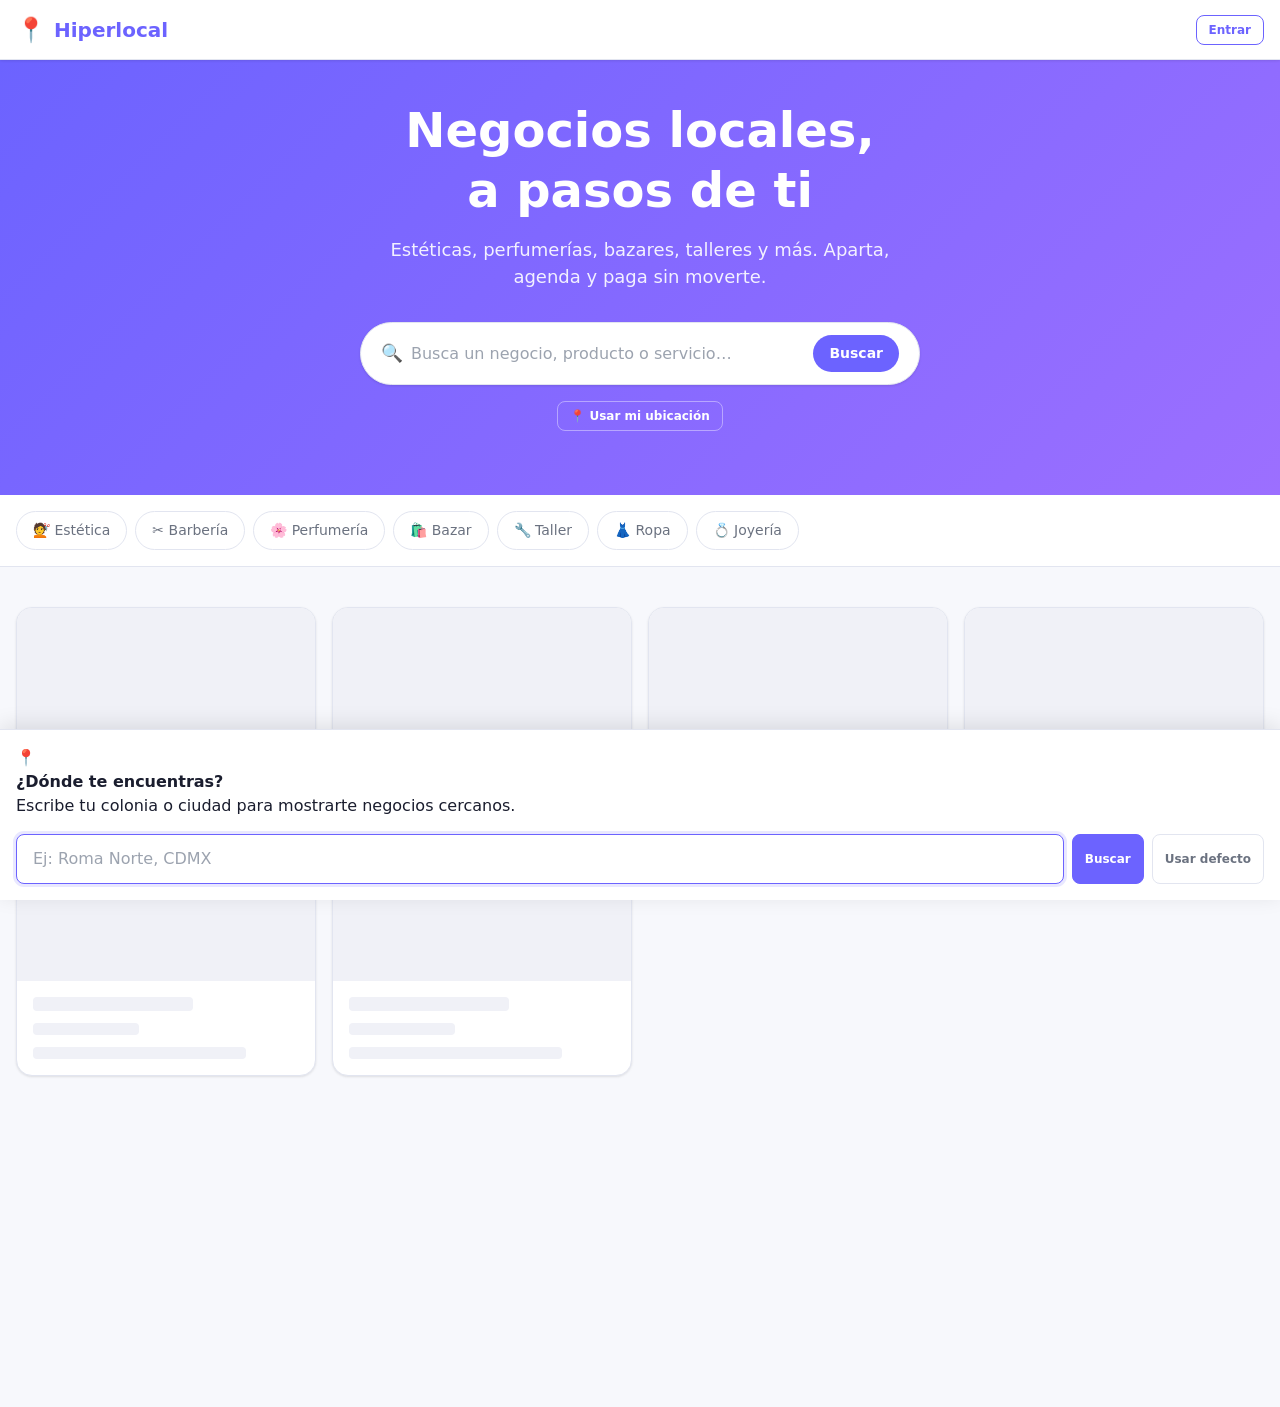
==== index.html @ 13b5e318 "Add files via upload" ====
<!DOCTYPE html>
<html lang="es">
<head>
  <meta charset="UTF-8">
  <meta name="viewport" content="width=device-width, initial-scale=1.0">
  <meta name="description" content="Encuentra negocios locales cercanos a ti: estéticas, barberías, perfumerías, bazares y más.">
  <title>Hiperlocal — Comercio y Servicios Cercanos</title>
  <link rel="stylesheet" href="css/variables.css">
  <link rel="stylesheet" href="css/global.css">
  <link rel="stylesheet" href="css/componentes.css">
  <style>
    /* Estilos específicos del hero de la landing */
    .hero {
      background: linear-gradient(135deg, var(--hero-gradient-start, var(--color-primary)) 0%, var(--hero-gradient-end, #9C6FFF) 100%);
      color: #fff;
      padding: var(--space-10) 0 var(--space-16);
      text-align: center;
    }
    .hero h1 { color: #fff; font-size: clamp(1.8rem, 5vw, 3rem); margin-bottom: var(--space-4); }
    .hero p  { font-size: var(--text-lg); opacity: 0.9; max-width: 500px; margin: 0 auto var(--space-8); }
    .hero .search-bar { max-width: 560px; margin: 0 auto; }
    .resultados-section { padding: var(--space-6) 0 var(--space-10); }
    @keyframes pulse {
      0%, 100% { opacity: 1; }
      50%       { opacity: 0.5; }
    }
  </style>
</head>
<body>

<!-- ══ HEADER ══════════════════════════════════════════════════════ -->
<header class="site-header">
  <div class="container">
    <a href="index.html" class="logo">
      <span class="logo__icon">📍</span>
      Hiperlocal
    </a>
    <nav class="header-nav" aria-label="Navegación principal">
      <div id="nav-auth">
        <!-- Se inyecta dinámicamente desde JS -->
        <a href="login.html" class="btn btn--secondary btn--sm">Entrar</a>
      </div>
    </nav>
  </div>
</header>

<!-- ══ HERO + BUSCADOR ═════════════════════════════════════════════ -->
<section class="hero">
  <div class="container">
    <h1>Negocios locales,<br>a pasos de ti</h1>
    <p>Estéticas, perfumerías, bazares, talleres y más. Aparta, agenda y paga sin moverte.</p>

    <div class="search-bar">
      <span class="search-bar__icon" aria-hidden="true">🔍</span>
      <input
        type="search"
        id="search-input"
        class="search-bar__input"
        placeholder="Busca un negocio, producto o servicio…"
        aria-label="Buscar negocios"
        autocomplete="off"
      >
      <button id="search-btn" class="search-bar__btn" aria-label="Buscar">Buscar</button>
    </div>

    <div style="margin-top:var(--space-4);">
      <button id="btn-ubicacion" class="btn btn--ghost btn--sm" style="color:#fff;border-color:rgba(255,255,255,0.4);">
        📍 Usar mi ubicación
      </button>
    </div>
  </div>
</section>

<!-- ══ FILTROS DE CATEGORÍA ════════════════════════════════════════ -->
<div style="background:var(--color-surface);border-bottom:1px solid var(--color-border);padding:var(--space-3) 0;position:sticky;top:var(--header-height);z-index:50;">
  <div class="container">
    <div class="categoria-chips" id="categoria-chips" role="list" aria-label="Filtrar por categoría">
      <button class="chip" data-categoria="estetica" role="listitem">💇 Estética</button>
      <button class="chip" data-categoria="barberia" role="listitem">✂️ Barbería</button>
      <button class="chip" data-categoria="perfumeria" role="listitem">🌸 Perfumería</button>
      <button class="chip" data-categoria="bazar" role="listitem">🛍️ Bazar</button>
      <button class="chip" data-categoria="taller" role="listitem">🔧 Taller</button>
      <button class="chip" data-categoria="ropa" role="listitem">👗 Ropa</button>
      <button class="chip" data-categoria="joyeria" role="listitem">💍 Joyería</button>
    </div>
  </div>
</div>

<!-- ══ RESULTADOS ══════════════════════════════════════════════════ -->
<main class="main-content">
  <section class="resultados-section">
    <div class="container">
      <div class="flex items-center justify-between mb-4" style="flex-wrap:wrap;gap:var(--space-3);">
        <p id="result-count" class="text-sm text-muted" aria-live="polite"></p>
      </div>

      <div class="grid grid--auto" id="negocios-grid" aria-live="polite" aria-label="Lista de negocios">
        <!-- Se llena dinámicamente -->
      </div>

      <div style="text-align:center;margin-top:var(--space-8);">
        <button id="btn-ver-mas" class="btn btn--secondary" style="display:none;">
          Ver más negocios
        </button>
      </div>
    </div>
  </section>
</main>

<!-- ══ NAV INFERIOR (mobile) ═══════════════════════════════════════ -->
<nav class="bottom-nav" aria-label="Navegación móvil">
  <a href="index.html" class="bottom-nav__item active">
    <span class="icon" aria-hidden="true">🏠</span>
    <span>Inicio</span>
  </a>
  <a href="index.html#buscar" class="bottom-nav__item">
    <span class="icon" aria-hidden="true">🔍</span>
    <span>Buscar</span>
  </a>
  <a href="login.html" class="bottom-nav__item" id="nav-mis-citas">
    <span class="icon" aria-hidden="true">🗓</span>
    <span>Mis Citas</span>
  </a>
  <a href="login.html" class="bottom-nav__item" id="nav-perfil">
    <span class="icon" aria-hidden="true">👤</span>
    <span>Perfil</span>
  </a>
</nav>

<!-- ══ SCRIPTS ════════════════════════════════════════════════════ -->
<script type="module">
  import { initBuscador } from './js/buscador.js';
  import { api, toast }   from './js/api.js';

  // ── Inicializar buscador ──────────────────────────────────────
  initBuscador();

  // ── Verificar sesión para personalizar nav ────────────────────
  (async () => {
    try {
      const me = await api.get('auth.php', { action: 'me' });
      if (me.autenticado) {
        const navAuth = document.getElementById('nav-auth');
        navAuth.innerHTML = `
          <div style="display:flex;align-items:center;gap:var(--space-2);flex-wrap:wrap;">
            <span class="text-sm text-muted">Hola, <strong>${me.usuario.nombre.split(' ')[0]}</strong></span>
            ${me.usuario.rol === 'negocio'
              ? `<a href="panel-negocio.html" class="btn btn--primary btn--sm">🏪 Mi panel</a>`
              : ''}
            <button id="btn-logout" class="btn btn--ghost btn--sm">Cerrar sesión</button>
          </div>`;

        document.getElementById('btn-logout')?.addEventListener('click', async (e) => {
          e.preventDefault();
          try {
            await api.post('auth.php', { action: 'logout' });
          } catch {}
          window.location.href = 'login.html';
        });

        // Actualizar nav mobile
        if (me.usuario.rol === 'negocio') {
          document.getElementById('nav-mis-citas').href = 'panel-negocio.html';
          document.getElementById('nav-mis-citas').querySelector('span:first-child').textContent = '🏪';
          document.getElementById('nav-mis-citas').querySelector('span:last-child').textContent  = 'Mi Panel';
        }
        const navPerfil = document.getElementById('nav-perfil');
        navPerfil.href = '#';
        navPerfil.addEventListener('click', async (e) => {
          e.preventDefault();
          if (confirm(`¿Cerrar sesión de ${me.usuario.nombre}?`)) {
            try { await api.post('auth.php', { action: 'logout' }); } catch {}
            window.location.href = 'login.html';
          }
        });
      }
    } catch { /* Sin sesión, mostramos botón de Entrar */ }
  })();
</script>

</body>
</html>
---- css/variables.css ----
/* =============================================================================
   css/variables.css
   SISTEMA DE DISEÑO & DESIGN TOKENS
   Plataforma Hiperlocal | Mobile-First & Responsive

   GUÍA RÁPIDA PARA EL ENCARGADO DE DISEÑO:
   1. Para cambiar la identidad visual de toda la app, edita la sección
      "CONTROL MAESTRO DE MARCA" justo abajo.
   2. Para probar otros estilos al instante, revisa la sección "PRESETS DE TEMAS".
   3. Todos los componentes (botones, tarjetas, badges, modales) heredan
      automáticamente estos valores.
   ============================================================================= */

:root {
  /* ===========================================================================
     1. CONTROL MAESTRO DE MARCA (Cambia estos valores para rebrandear la app)
     =========================================================================== */
  --color-primary:        #6C63FF;   /* Color dominante: botones principales, links, iconos */
  --color-primary-dark:   #574FCC;   /* Hover de botones y estados presionados */
  --color-primary-light:  #EAE9FF;   /* Fondos suaves, badges y estados activos de menú */
  
  --color-secondary:      #FF6584;   /* Color de acento: precios especiales, llamadas de atención */
  --color-secondary-dark: #E04E6A;   /* Hover de elementos secundarios */

  /* Gradiente decorativo del banner principal / Hero */
  --hero-gradient-start:  #6C63FF;
  --hero-gradient-end:    #9C6FFF;

  /* Redondez global de elementos */
  --card-radius:          1rem;      /* 16px: Bordes de tarjetas de productos y negocios */
  --btn-radius:           0.5rem;    /* 8px: Bordes de botones */
  --input-radius:         0.5rem;    /* 8px: Bordes de campos de formulario */

  /* ===========================================================================
     2. ESCALA DE SUPERFICIES Y FONDOS
     =========================================================================== */
  --color-bg:             #F7F8FC;   /* Fondo general de la aplicación */
  --color-surface:        #FFFFFF;   /* Fondo de tarjetas, headers y modales */
  --color-surface-alt:    #F0F1F7;   /* Fondos secundarios, placeholders e inputs neutros */
  --color-border:         #E2E5F0;   /* Líneas divisorias y bordes sutiles */
  
  /* Textos y contrastes */
  --color-text:           #1A1D2E;   /* Texto principal (alta legibilidad) */
  --color-text-muted:     #6B7280;   /* Subtítulos, fechas, categorías */
  --color-text-light:     #9CA3AF;   /* Placeholders e iconos secundarios */

  /* ===========================================================================
     3. ESTADOS SEMÁNTICOS (Feedback visual)
     =========================================================================== */
  --color-success:        #22C55E;   /* Éxito, citas completadas, disponible */
  --color-success-bg:     #DCFCE7;
  --color-warning:        #F59E0B;   /* Advertencias, citas pendientes, anticipos */
  --color-warning-bg:     #FEF3C7;
  --color-danger:         #EF4444;   /* Errores, stock agotado, cancelaciones */
  --color-danger-bg:      #FEE2E2;
  --color-info:           #3B82F6;   /* Información general y notificaciones */
  --color-info-bg:        #DBEAFE;

  /* ===========================================================================
     4. BADGES DE ESTADO (Citas y Apartados)
     =========================================================================== */
  --badge-pendiente-pago:   #F59E0B;
  --badge-agendada:         #3B82F6;
  --badge-confirmada:       #6C63FF;
  --badge-en-curso:         #8B5CF6;
  --badge-completada:       #22C55E;
  --badge-cancelada-tiempo: #6B7280;
  --badge-cancelada-tarde:  #EF4444;
  --badge-no-show:          #DC2626;

  /* Distintivos de Planes */
  --color-plan-basico:      #6B7280;
  --color-plan-pro:         #F59E0B;

  /* ===========================================================================
     5. TIPOGRAFÍA
     (Para cambiar de fuente, importa tu Google Font y colócala aquí)
     =========================================================================== */
  --font-sans:   'Segoe UI', system-ui, -apple-system, BlinkMacSystemFont,
                 'Helvetica Neue', Arial, sans-serif;
  --font-mono:   'Cascadia Code', 'Consolas', 'Courier New', monospace;

  /* Jerarquía de tamaños */
  --text-xs:    0.75rem;    /* 12px */
  --text-sm:    0.875rem;   /* 14px */
  --text-base:  1rem;       /* 16px */
  --text-lg:    1.125rem;   /* 18px */
  --text-xl:    1.25rem;    /* 20px */
  --text-2xl:   1.5rem;     /* 24px */
  --text-3xl:   1.875rem;   /* 30px */
  --text-4xl:   2.25rem;    /* 36px */

  --weight-normal:   400;
  --weight-medium:   500;
  --weight-semibold: 600;
  --weight-bold:     700;

  --leading-tight:   1.25;
  --leading-normal:  1.5;
  --leading-relaxed: 1.75;

  /* ===========================================================================
     6. ESPACIADO MODULAR (Escala de 4px)
     =========================================================================== */
  --space-1:  0.25rem;   /*  4px */
  --space-2:  0.5rem;    /*  8px */
  --space-3:  0.75rem;   /* 12px */
  --space-4:  1rem;      /* 16px */
  --space-5:  1.25rem;   /* 20px */
  --space-6:  1.5rem;    /* 24px */
  --space-8:  2rem;      /* 32px */
  --space-10: 2.5rem;    /* 40px */
  --space-12: 3rem;      /* 48px */
  --space-16: 4rem;      /* 64px */
  --space-20: 5rem;      /* 80px */

  /* ===========================================================================
     7. RADIOS Y SOMBRAS DETALLADAS
     =========================================================================== */
  --radius-sm:  var(--btn-radius);
  --radius-md:  var(--input-radius);
  --radius-lg:  0.75rem;
  --radius-xl:  var(--card-radius);
  --radius-2xl: 1.5rem;
  --radius-full:9999px;

  --shadow-sm:  0 1px 3px rgba(0,0,0,0.07), 0 1px 2px rgba(0,0,0,0.04);
  --shadow-md:  0 4px 12px rgba(0,0,0,0.08), 0 2px 4px rgba(0,0,0,0.05);
  --shadow-lg:  0 10px 30px rgba(0,0,0,0.11), 0 4px 10px rgba(0,0,0,0.06);
  --shadow-xl:  0 20px 50px rgba(0,0,0,0.14), 0 8px 20px rgba(0,0,0,0.07);

  /* Transiciones estándar */
  --transition-fast:   150ms ease;
  --transition-base:   250ms ease;
  --transition-slow:   400ms ease;

  /* Layout */
  --max-width-sm:   640px;
  --max-width-md:   768px;
  --max-width-lg:   1024px;
  --max-width-xl:   1280px;
  --header-height:  60px;
  --bottom-nav-h:   64px;
}

/* =============================================================================
   PRESETS DE TEMAS OPCIONALES (El diseñador puede descomentar uno de estos bloques)
   ============================================================================= */

/* --- TEMA 1: ESMERALDA & ORO (Estilo sofisticado / Boutiques / Spa) ---
:root {
  --color-primary:        #0F766E;
  --color-primary-dark:   #115E59;
  --color-primary-light:  #CCFBF1;
  --color-secondary:      #D97706;
  --color-secondary-dark: #B45309;
  --hero-gradient-start:  #0F766E;
  --hero-gradient-end:    #14B8A6;
}
*/

/* --- TEMA 2: CORAL SUNSET (Cálido / Dinámico) ---
:root {
  --color-primary:        #FF5722;
  --color-primary-dark:   #E64A19;
  --color-primary-light:  #FBE9E7;
  --color-secondary:      #26A69A;
  --color-secondary-dark: #00897B;
  --hero-gradient-start:  #FF5722;
  --hero-gradient-end:    #FF8A65;
}
*/

/* --- TEMA 3: BLUE TECH MODERNO (Limpio y corporativo) ---
:root {
  --color-primary:        #2563EB;
  --color-primary-dark:   #1D4ED8;
  --color-primary-light:  #EFF6FF;
  --color-secondary:      #EC4899;
  --color-secondary-dark: #DB2777;
  --hero-gradient-start:  #1E40AF;
  --hero-gradient-end:    #3B82F6;
}
*/

/* =============================================================================
   SOPORTE DE MODO OSCURO (Respeta preferencia del sistema del usuario)
   ============================================================================= */
@media (prefers-color-scheme: dark) {
  :root {
    --color-bg:          #0F1117;
    --color-surface:     #1A1D2E;
    --color-surface-alt: #242740;
    --color-border:      #2D3148;
    --color-text:        #F1F3FA;
    --color-text-muted:  #9CA3AF;
    --color-text-light:  #6B7280;
  }
}
---- css/global.css ----
/* ============================================================
   css/global.css
   Reset, layout base, tipografía, botones, formularios y grid
   Plataforma Hiperlocal | Mobile-First
   ============================================================ */

@import url('variables.css');

/* ── Reset moderno ──────────────────────────────── */
*, *::before, *::after {
  box-sizing: border-box;
  margin: 0;
  padding: 0;
}

html {
  font-size: 16px;
  scroll-behavior: smooth;
  -webkit-text-size-adjust: 100%;
}

body {
  font-family: var(--font-sans);
  font-size: var(--text-base);
  line-height: var(--leading-normal);
  color: var(--color-text);
  background-color: var(--color-bg);
  min-height: 100dvh;
  -webkit-font-smoothing: antialiased;
  overflow-x: hidden;
}

img, video, svg {
  display: block;
  max-width: 100%;
}

a {
  color: var(--color-primary);
  text-decoration: none;
}
a:hover { text-decoration: underline; }

ul, ol { list-style: none; }

button, input, select, textarea {
  font-family: inherit;
  font-size: inherit;
  line-height: inherit;
}

h1, h2, h3, h4, h5, h6 {
  line-height: var(--leading-tight);
  font-weight: var(--weight-bold);
  color: var(--color-text);
}

h1 { font-size: var(--text-3xl); }
h2 { font-size: var(--text-2xl); }
h3 { font-size: var(--text-xl);  }
h4 { font-size: var(--text-lg);  }

p { margin-bottom: var(--space-4); }
p:last-child { margin-bottom: 0; }

/* ── Contenedores ───────────────────────────────── */
.container {
  width: 100%;
  max-width: var(--max-width-xl);
  margin-inline: auto;
  padding-inline: var(--space-4);
}

.container--sm { max-width: var(--max-width-sm); }
.container--md { max-width: var(--max-width-md); }
.container--lg { max-width: var(--max-width-lg); }

/* ── Header principal ───────────────────────────── */
.site-header {
  position: sticky;
  top: 0;
  z-index: 100;
  height: var(--header-height);
  background: var(--color-surface);
  border-bottom: 1px solid var(--color-border);
  box-shadow: var(--shadow-sm);
  display: flex;
  align-items: center;
}

.site-header .container {
  display: flex;
  align-items: center;
  justify-content: space-between;
  gap: var(--space-4);
}

.logo {
  display: flex;
  align-items: center;
  gap: var(--space-2);
  font-size: var(--text-xl);
  font-weight: var(--weight-bold);
  color: var(--color-primary);
  text-decoration: none;
}
.logo:hover { text-decoration: none; }
.logo__icon { font-size: 1.5rem; }

.header-nav {
  display: flex;
  align-items: center;
  gap: var(--space-3);
}

/* ── Navegación inferior mobile ─────────────────── */
.bottom-nav {
  display: flex;
  position: fixed;
  bottom: 0;
  left: 0;
  right: 0;
  z-index: 100;
  height: var(--bottom-nav-h);
  background: var(--color-surface);
  border-top: 1px solid var(--color-border);
  box-shadow: 0 -4px 12px rgba(0,0,0,0.08);
}

.bottom-nav__item {
  flex: 1;
  display: flex;
  flex-direction: column;
  align-items: center;
  justify-content: center;
  gap: var(--space-1);
  color: var(--color-text-muted);
  font-size: var(--text-xs);
  font-weight: var(--weight-medium);
  text-decoration: none;
  transition: color var(--transition-fast);
  padding: var(--space-2) 0;
}

.bottom-nav__item .icon { font-size: 1.4rem; }

.bottom-nav__item:hover,
.bottom-nav__item.active {
  color: var(--color-primary);
  text-decoration: none;
}

/* Ocultar bottom-nav en desktop */
@media (min-width: 768px) {
  .bottom-nav { display: none; }
}

/* ── Main con padding para bottom-nav ───────────── */
.main-content {
  padding-bottom: calc(var(--bottom-nav-h) + var(--space-4));
  min-height: calc(100dvh - var(--header-height));
}

@media (min-width: 768px) {
  .main-content { padding-bottom: var(--space-10); }
}

/* ── Botones ────────────────────────────────────── */
.btn {
  display: inline-flex;
  align-items: center;
  justify-content: center;
  gap: var(--space-2);
  padding: var(--space-3) var(--space-5);
  border-radius: var(--radius-md);
  border: 1.5px solid transparent;
  font-size: var(--text-sm);
  font-weight: var(--weight-semibold);
  line-height: 1;
  cursor: pointer;
  text-decoration: none;
  transition: background var(--transition-fast),
              color var(--transition-fast),
              border-color var(--transition-fast),
              box-shadow var(--transition-fast),
              transform var(--transition-fast);
  white-space: nowrap;
  user-select: none;
}

.btn:active { transform: scale(0.97); }
.btn:disabled {
  opacity: 0.55;
  cursor: not-allowed;
  pointer-events: none;
}

.btn--primary {
  background: var(--color-primary);
  color: #fff;
  border-color: var(--color-primary);
}
.btn--primary:hover {
  background: var(--color-primary-dark);
  border-color: var(--color-primary-dark);
  box-shadow: 0 4px 14px rgba(108,99,255,0.35);
  text-decoration: none;
  color: #fff;
}

.btn--secondary {
  background: transparent;
  color: var(--color-primary);
  border-color: var(--color-primary);
}
.btn--secondary:hover {
  background: var(--color-primary-light);
  text-decoration: none;
}

.btn--danger {
  background: var(--color-danger);
  color: #fff;
  border-color: var(--color-danger);
}
.btn--danger:hover {
  background: #DC2626;
  border-color: #DC2626;
  text-decoration: none;
  color: #fff;
}

.btn--ghost {
  background: transparent;
  color: var(--color-text-muted);
  border-color: var(--color-border);
}
.btn--ghost:hover {
  background: var(--color-surface-alt);
  color: var(--color-text);
  text-decoration: none;
}

.btn--success {
  background: var(--color-success);
  color: #fff;
  border-color: var(--color-success);
}

/* Tamaños */
.btn--sm { padding: var(--space-2) var(--space-3); font-size: var(--text-xs); }
.btn--lg { padding: var(--space-4) var(--space-8); font-size: var(--text-lg); }
.btn--full { width: 100%; }

/* ── Formularios ────────────────────────────────── */
.form-group {
  display: flex;
  flex-direction: column;
  gap: var(--space-2);
  margin-bottom: var(--space-5);
}

.form-label {
  font-size: var(--text-sm);
  font-weight: var(--weight-semibold);
  color: var(--color-text);
}

.form-label .required {
  color: var(--color-danger);
  margin-left: var(--space-1);
}

.form-control {
  width: 100%;
  padding: var(--space-3) var(--space-4);
  border: 1.5px solid var(--color-border);
  border-radius: var(--radius-md);
  background: var(--color-surface);
  color: var(--color-text);
  font-size: var(--text-base);
  transition: border-color var(--transition-fast),
              box-shadow var(--transition-fast);
  outline: none;
}

.form-control:focus {
  border-color: var(--color-primary);
  box-shadow: 0 0 0 3px rgba(108,99,255,0.15);
}

.form-control::placeholder { color: var(--color-text-light); }

.form-control.is-error { border-color: var(--color-danger); }
.form-control.is-success { border-color: var(--color-success); }

.form-hint {
  font-size: var(--text-xs);
  color: var(--color-text-muted);
}

.form-error {
  font-size: var(--text-xs);
  color: var(--color-danger);
  font-weight: var(--weight-medium);
}

textarea.form-control { resize: vertical; min-height: 100px; }

select.form-control {
  appearance: none;
  background-image: url("data:image/svg+xml,%3Csvg xmlns='http://www.w3.org/2000/svg' width='12' height='8' viewBox='0 0 12 8'%3E%3Cpath fill='%236B7280' d='M1 1l5 5 5-5'/%3E%3C/svg%3E");
  background-repeat: no-repeat;
  background-position: right var(--space-4) center;
  padding-right: var(--space-10);
}

/* ── Alertas / Mensajes de feedback ─────────────── */
.alert {
  display: flex;
  align-items: flex-start;
  gap: var(--space-3);
  padding: var(--space-4);
  border-radius: var(--radius-md);
  border: 1px solid;
  font-size: var(--text-sm);
  margin-bottom: var(--space-4);
}

.alert--success {
  background: var(--color-success-bg);
  border-color: var(--color-success);
  color: #15803D;
}
.alert--warning {
  background: var(--color-warning-bg);
  border-color: var(--color-warning);
  color: #92400E;
}
.alert--danger {
  background: var(--color-danger-bg);
  border-color: var(--color-danger);
  color: #991B1B;
}
.alert--info {
  background: var(--color-info-bg);
  border-color: var(--color-info);
  color: #1D4ED8;
}

/* ── Grid responsivo ────────────────────────────── */
.grid {
  display: grid;
  gap: var(--space-4);
}

.grid--2 { grid-template-columns: repeat(2, 1fr); }
.grid--3 { grid-template-columns: repeat(3, 1fr); }
.grid--4 { grid-template-columns: repeat(4, 1fr); }

/* Mobile-First: en pantallas chicas todo a 1 columna */
@media (max-width: 479px) {
  .grid--2,
  .grid--3,
  .grid--4 { grid-template-columns: 1fr; }
}

@media (min-width: 480px) and (max-width: 767px) {
  .grid--3,
  .grid--4 { grid-template-columns: repeat(2, 1fr); }
}

/* Grid auto-fill responsive */
.grid--auto {
  grid-template-columns: repeat(auto-fill, minmax(240px, 1fr));
}

/* ── Flex helpers ────────────────────────────────── */
.flex         { display: flex; }
.flex-col     { flex-direction: column; }
.items-center { align-items: center; }
.justify-between { justify-content: space-between; }
.justify-center  { justify-content: center; }
.gap-2  { gap: var(--space-2); }
.gap-3  { gap: var(--space-3); }
.gap-4  { gap: var(--space-4); }
.flex-1 { flex: 1; }
.flex-wrap { flex-wrap: wrap; }

/* ── Utilidades de texto ─────────────────────────── */
.text-center { text-align: center; }
.text-right  { text-align: right; }
.text-muted  { color: var(--color-text-muted); }
.text-sm     { font-size: var(--text-sm); }
.text-xs     { font-size: var(--text-xs); }
.text-lg     { font-size: var(--text-lg); }
.text-xl     { font-size: var(--text-xl); }
.text-2xl    { font-size: var(--text-2xl); }
.font-bold   { font-weight: var(--weight-bold); }
.font-semibold { font-weight: var(--weight-semibold); }
.font-medium { font-weight: var(--weight-medium); }
.text-primary { color: var(--color-primary); }
.text-danger  { color: var(--color-danger); }
.text-success { color: var(--color-success); }

/* ── Separadores y espacio ───────────────────────── */
.divider {
  border: none;
  border-top: 1px solid var(--color-border);
  margin: var(--space-6) 0;
}

.mt-auto { margin-top: auto; }
.mb-4 { margin-bottom: var(--space-4); }
.mb-6 { margin-bottom: var(--space-6); }
.mb-8 { margin-bottom: var(--space-8); }
.mt-4 { margin-top: var(--space-4); }
.mt-6 { margin-top: var(--space-6); }
.mt-8 { margin-top: var(--space-8); }

/* ── Sección de página ───────────────────────────── */
.page-section {
  padding: var(--space-8) 0;
}

.section-title {
  font-size: var(--text-2xl);
  font-weight: var(--weight-bold);
  margin-bottom: var(--space-2);
}

.section-subtitle {
  font-size: var(--text-base);
  color: var(--color-text-muted);
  margin-bottom: var(--space-6);
}

/* ── Estado vacío / Empty state ─────────────────── */
.empty-state {
  display: flex;
  flex-direction: column;
  align-items: center;
  justify-content: center;
  gap: var(--space-4);
  padding: var(--space-16) var(--space-8);
  text-align: center;
  color: var(--color-text-muted);
}

.empty-state__icon { font-size: 3rem; opacity: 0.5; }
.empty-state__title { font-size: var(--text-xl); font-weight: var(--weight-semibold); color: var(--color-text); }
.empty-state__desc  { font-size: var(--text-sm); max-width: 320px; }

/* ── Spinner de carga ────────────────────────────── */
.spinner {
  display: inline-block;
  width: 1.25em;
  height: 1.25em;
  border: 2px solid currentColor;
  border-top-color: transparent;
  border-radius: 50%;
  animation: spin 0.7s linear infinite;
  vertical-align: middle;
}

@keyframes spin {
  to { transform: rotate(360deg); }
}

/* ── Overlay de carga de página ─────────────────── */
.page-loader {
  position: fixed;
  inset: 0;
  z-index: 9999;
  background: var(--color-surface);
  display: flex;
  align-items: center;
  justify-content: center;
  flex-direction: column;
  gap: var(--space-4);
  font-size: var(--text-lg);
  color: var(--color-primary);
  transition: opacity var(--transition-slow);
}
.page-loader.hidden {
  opacity: 0;
  pointer-events: none;
}

/* ── Toast / Notificaciones ──────────────────────── */
#toast-container {
  position: fixed;
  bottom: calc(var(--bottom-nav-h) + var(--space-4));
  right: var(--space-4);
  z-index: 9000;
  display: flex;
  flex-direction: column-reverse;
  gap: var(--space-2);
  pointer-events: none;
}

@media (min-width: 768px) {
  #toast-container { bottom: var(--space-8); }
}

.toast {
  display: flex;
  align-items: center;
  gap: var(--space-3);
  padding: var(--space-3) var(--space-5);
  border-radius: var(--radius-lg);
  background: var(--color-text);
  color: var(--color-surface);
  font-size: var(--text-sm);
  font-weight: var(--weight-medium);
  box-shadow: var(--shadow-lg);
  pointer-events: all;
  animation: slideUp 0.3s ease forwards;
  max-width: 320px;
}

.toast--success { background: var(--color-success); }
.toast--danger  { background: var(--color-danger);  }
.toast--warning { background: var(--color-warning); color: var(--color-text); }

@keyframes slideUp {
  from { transform: translateY(20px); opacity: 0; }
  to   { transform: translateY(0);    opacity: 1; }
}

/* ── Visualmente oculto pero accesible ───────────── */
.sr-only {
  position: absolute;
  width: 1px; height: 1px;
  padding: 0; margin: -1px;
  overflow: hidden;
  clip: rect(0,0,0,0);
  white-space: nowrap;
  border: 0;
}
---- css/componentes.css ----
/* ============================================================
   css/componentes.css
   Tarjetas de negocio/producto, modales, selector de horarios,
   tabs, badges de estado, paginación y galería
   Plataforma Hiperlocal | Mobile-First
   ============================================================ */

@import url('variables.css');

/* ═══════════════════════════════════════════════════
   BADGES DE ESTADO
   ═══════════════════════════════════════════════════ */
.badge {
  display: inline-flex;
  align-items: center;
  gap: var(--space-1);
  padding: 2px var(--space-2);
  border-radius: var(--radius-full);
  font-size: var(--text-xs);
  font-weight: var(--weight-semibold);
  line-height: 1.6;
  white-space: nowrap;
  letter-spacing: 0.02em;
  text-transform: uppercase;
}

/* Estados de citas */
.badge--pendiente-pago   { background: #FEF3C7; color: #92400E; }
.badge--agendada         { background: #DBEAFE; color: #1E40AF; }
.badge--confirmada       { background: #EAE9FF; color: #4338CA; }
.badge--en-curso         { background: #F3E8FF; color: #6D28D9; }
.badge--completada       { background: #DCFCE7; color: #15803D; }
.badge--cancelada-tiempo { background: #F3F4F6; color: #374151; }
.badge--cancelada-tarde  { background: #FEE2E2; color: #991B1B; }
.badge--no-show          { background: #FEE2E2; color: #7F1D1D; }

/* Estados de apartados */
.badge--pendiente  { background: #FEF3C7; color: #92400E; }
.badge--pagado     { background: #DCFCE7; color: #15803D; }
.badge--expirado   { background: #F3F4F6; color: #374151; }
.badge--cancelado  { background: #FEE2E2; color: #991B1B; }

/* Plan suscripción */
.badge--pro   { background: #FEF3C7; color: #78350F; }
.badge--pro::before   { content: '★ '; }
.badge--basico { background: #F3F4F6; color: #6B7280; }

/* ═══════════════════════════════════════════════════
   TARJETA DE NEGOCIO (search results)
   ═══════════════════════════════════════════════════ */
.negocio-card {
  background: var(--color-surface);
  border-radius: var(--radius-xl);
  border: 1px solid var(--color-border);
  box-shadow: var(--shadow-sm);
  overflow: hidden;
  display: flex;
  flex-direction: column;
  transition: transform var(--transition-base),
              box-shadow var(--transition-base);
  cursor: pointer;
}

.negocio-card:hover {
  transform: translateY(-3px);
  box-shadow: var(--shadow-md);
}

.negocio-card__cover {
  position: relative;
  width: 100%;
  aspect-ratio: 16 / 7;
  background: var(--color-surface-alt);
  overflow: hidden;
}

.negocio-card__cover img {
  width: 100%;
  height: 100%;
  object-fit: cover;
  transition: transform var(--transition-slow);
}

.negocio-card:hover .negocio-card__cover img {
  transform: scale(1.04);
}

.negocio-card__cover-placeholder {
  width: 100%;
  height: 100%;
  display: flex;
  align-items: center;
  justify-content: center;
  font-size: 3rem;
  background: linear-gradient(135deg, var(--color-primary-light), #fff);
}

.negocio-card__plan-badge {
  position: absolute;
  top: var(--space-3);
  right: var(--space-3);
}

.negocio-card__body {
  padding: var(--space-4);
  display: flex;
  flex-direction: column;
  gap: var(--space-2);
  flex: 1;
}

.negocio-card__header {
  display: flex;
  align-items: flex-start;
  gap: var(--space-3);
}

.negocio-card__logo {
  width: 44px;
  height: 44px;
  border-radius: var(--radius-lg);
  object-fit: cover;
  flex-shrink: 0;
  border: 2px solid var(--color-border);
  background: var(--color-surface-alt);
}

.negocio-card__info { flex: 1; min-width: 0; }

.negocio-card__nombre {
  font-size: var(--text-base);
  font-weight: var(--weight-bold);
  color: var(--color-text);
  display: flex;
  align-items: center;
  gap: var(--space-1);
  white-space: nowrap;
  overflow: hidden;
  text-overflow: ellipsis;
}

.negocio-card__nombre .verificado-icon {
  color: var(--color-primary);
  font-size: 0.9rem;
  flex-shrink: 0;
}

.negocio-card__categoria {
  font-size: var(--text-xs);
  color: var(--color-text-muted);
  text-transform: capitalize;
  margin-top: 2px;
}

.negocio-card__meta {
  display: flex;
  align-items: center;
  gap: var(--space-4);
  flex-wrap: wrap;
  font-size: var(--text-xs);
  color: var(--color-text-muted);
}

.negocio-card__meta-item {
  display: flex;
  align-items: center;
  gap: 3px;
}

.negocio-card__distancia {
  font-weight: var(--weight-semibold);
  color: var(--color-primary);
}

.negocio-card__desc {
  font-size: var(--text-sm);
  color: var(--color-text-muted);
  display: -webkit-box;
  -webkit-line-clamp: 2;
  -webkit-box-orient: vertical;
  overflow: hidden;
}

.negocio-card__footer {
  display: flex;
  align-items: center;
  justify-content: space-between;
  margin-top: auto;
  padding-top: var(--space-3);
  border-top: 1px solid var(--color-border);
}

/* ═══════════════════════════════════════════════════
   TARJETA DE PRODUCTO
   ═══════════════════════════════════════════════════ */
.producto-card {
  background: var(--color-surface);
  border-radius: var(--radius-xl);
  border: 1px solid var(--color-border);
  box-shadow: var(--shadow-sm);
  overflow: hidden;
  display: flex;
  flex-direction: column;
  transition: transform var(--transition-base), box-shadow var(--transition-base);
}

.producto-card:hover {
  transform: translateY(-2px);
  box-shadow: var(--shadow-md);
}

.producto-card__img {
  position: relative;
  aspect-ratio: 1 / 1;
  overflow: hidden;
  background: var(--color-surface-alt);
}

.producto-card__img img {
  width: 100%;
  height: 100%;
  object-fit: cover;
  transition: transform var(--transition-slow);
}

.producto-card:hover .producto-card__img img {
  transform: scale(1.05);
}

.producto-card__img-placeholder {
  width: 100%;
  height: 100%;
  display: flex;
  align-items: center;
  justify-content: center;
  font-size: 2.5rem;
  color: var(--color-text-light);
}

.producto-card__stock-badge {
  position: absolute;
  bottom: var(--space-2);
  left: var(--space-2);
  background: rgba(0,0,0,0.6);
  color: #fff;
  font-size: var(--text-xs);
  padding: 2px 6px;
  border-radius: var(--radius-sm);
}

.producto-card__stock-badge.agotado {
  background: var(--color-danger);
}

.producto-card__body {
  padding: var(--space-3) var(--space-4);
  display: flex;
  flex-direction: column;
  gap: var(--space-2);
  flex: 1;
}

.producto-card__titulo {
  font-size: var(--text-sm);
  font-weight: var(--weight-semibold);
  color: var(--color-text);
  display: -webkit-box;
  -webkit-line-clamp: 2;
  -webkit-box-orient: vertical;
  overflow: hidden;
  line-height: var(--leading-tight);
}

.producto-card__precio {
  font-size: var(--text-xl);
  font-weight: var(--weight-bold);
  color: var(--color-primary);
}

.producto-card__precio .moneda {
  font-size: var(--text-sm);
  font-weight: var(--weight-medium);
  vertical-align: super;
}

.producto-card__acciones {
  display: flex;
  flex-direction: column;
  gap: var(--space-2);
  margin-top: auto;
}

/* ═══════════════════════════════════════════════════
   TARJETA DE SERVICIO
   ═══════════════════════════════════════════════════ */
.servicio-card {
  background: var(--color-surface);
  border-radius: var(--radius-xl);
  border: 1px solid var(--color-border);
  padding: var(--space-5);
  display: flex;
  flex-direction: column;
  gap: var(--space-3);
  box-shadow: var(--shadow-sm);
  transition: transform var(--transition-base), box-shadow var(--transition-base);
}

.servicio-card:hover {
  transform: translateY(-2px);
  box-shadow: var(--shadow-md);
}

.servicio-card__header {
  display: flex;
  align-items: flex-start;
  gap: var(--space-3);
  justify-content: space-between;
}

.servicio-card__nombre {
  font-size: var(--text-base);
  font-weight: var(--weight-bold);
}

.servicio-card__duracion {
  display: flex;
  align-items: center;
  gap: var(--space-1);
  font-size: var(--text-xs);
  color: var(--color-text-muted);
  flex-shrink: 0;
  background: var(--color-surface-alt);
  padding: var(--space-1) var(--space-2);
  border-radius: var(--radius-full);
}

.servicio-card__desc {
  font-size: var(--text-sm);
  color: var(--color-text-muted);
  line-height: var(--leading-relaxed);
}

.servicio-card__footer {
  display: flex;
  align-items: center;
  justify-content: space-between;
  gap: var(--space-3);
  flex-wrap: wrap;
}

.servicio-card__precios {
  display: flex;
  flex-direction: column;
  gap: 2px;
}

.servicio-card__precio-estimado {
  font-size: var(--text-xl);
  font-weight: var(--weight-bold);
  color: var(--color-text);
}

.servicio-card__anticipo {
  font-size: var(--text-xs);
  color: var(--color-text-muted);
}

.servicio-card__anticipo strong {
  color: var(--color-secondary);
}

/* ═══════════════════════════════════════════════════
   TABS (Productos / Servicios en perfil de negocio)
   ═══════════════════════════════════════════════════ */
.tabs {
  display: flex;
  border-bottom: 2px solid var(--color-border);
  margin-bottom: var(--space-6);
  overflow-x: auto;
  scrollbar-width: none;
}

.tabs::-webkit-scrollbar { display: none; }

.tab-btn {
  flex-shrink: 0;
  padding: var(--space-3) var(--space-5);
  font-size: var(--text-sm);
  font-weight: var(--weight-semibold);
  color: var(--color-text-muted);
  background: none;
  border: none;
  border-bottom: 2px solid transparent;
  margin-bottom: -2px;
  cursor: pointer;
  transition: color var(--transition-fast), border-color var(--transition-fast);
  white-space: nowrap;
  display: flex;
  align-items: center;
  gap: var(--space-2);
}

.tab-btn:hover { color: var(--color-text); }

.tab-btn.active {
  color: var(--color-primary);
  border-bottom-color: var(--color-primary);
}

.tab-panel { display: none; }
.tab-panel.active { display: block; }

/* ═══════════════════════════════════════════════════
   MODAL
   ═══════════════════════════════════════════════════ */
.modal-backdrop {
  position: fixed;
  inset: 0;
  z-index: 500;
  background: rgba(10, 10, 20, 0.6);
  backdrop-filter: blur(4px);
  display: flex;
  align-items: flex-end;   /* Mobile: sube desde abajo */
  justify-content: center;
  padding: 0;
  opacity: 0;
  pointer-events: none;
  transition: opacity var(--transition-base);
}

.modal-backdrop.open {
  opacity: 1;
  pointer-events: all;
}

@media (min-width: 640px) {
  .modal-backdrop {
    align-items: center;
    padding: var(--space-6);
  }
}

.modal {
  background: var(--color-surface);
  border-radius: var(--radius-2xl) var(--radius-2xl) 0 0;
  width: 100%;
  max-height: 92dvh;
  overflow-y: auto;
  box-shadow: var(--shadow-xl);
  transform: translateY(100%);
  transition: transform var(--transition-base);
}

.modal-backdrop.open .modal {
  transform: translateY(0);
}

@media (min-width: 640px) {
  .modal {
    border-radius: var(--radius-2xl);
    max-width: 540px;
    max-height: 85dvh;
    transform: scale(0.95);
  }
  .modal-backdrop.open .modal {
    transform: scale(1);
  }
}

.modal--lg { max-width: 720px; }

.modal__header {
  position: sticky;
  top: 0;
  z-index: 10;
  display: flex;
  align-items: center;
  justify-content: space-between;
  padding: var(--space-5) var(--space-6);
  border-bottom: 1px solid var(--color-border);
  background: var(--color-surface);
}

/* Handle drag (mobile) */
.modal__handle {
  width: 36px;
  height: 4px;
  border-radius: var(--radius-full);
  background: var(--color-border);
  margin: var(--space-3) auto var(--space-1);
}

@media (min-width: 640px) { .modal__handle { display: none; } }

.modal__title {
  font-size: var(--text-lg);
  font-weight: var(--weight-bold);
}

.modal__close {
  width: 36px;
  height: 36px;
  border: none;
  border-radius: var(--radius-full);
  background: var(--color-surface-alt);
  color: var(--color-text-muted);
  font-size: 1.1rem;
  cursor: pointer;
  display: flex;
  align-items: center;
  justify-content: center;
  transition: background var(--transition-fast), color var(--transition-fast);
}

.modal__close:hover {
  background: var(--color-border);
  color: var(--color-text);
}

.modal__body {
  padding: var(--space-6);
}

.modal__footer {
  padding: var(--space-4) var(--space-6);
  border-top: 1px solid var(--color-border);
  display: flex;
  gap: var(--space-3);
  justify-content: flex-end;
  flex-wrap: wrap;
}

/* ═══════════════════════════════════════════════════
   SELECTOR DE HORARIOS (Agenda)
   ═══════════════════════════════════════════════════ */
.slot-grid {
  display: grid;
  grid-template-columns: repeat(auto-fill, minmax(80px, 1fr));
  gap: var(--space-2);
  margin-top: var(--space-4);
}

.slot-btn {
  padding: var(--space-2) var(--space-3);
  border: 1.5px solid var(--color-border);
  border-radius: var(--radius-md);
  background: var(--color-surface);
  color: var(--color-text);
  font-size: var(--text-sm);
  font-weight: var(--weight-medium);
  text-align: center;
  cursor: pointer;
  transition: all var(--transition-fast);
}

.slot-btn:hover:not(:disabled) {
  border-color: var(--color-primary);
  color: var(--color-primary);
  background: var(--color-primary-light);
}

.slot-btn.selected {
  background: var(--color-primary);
  border-color: var(--color-primary);
  color: #fff;
}

.slot-btn:disabled,
.slot-btn.ocupado {
  background: var(--color-surface-alt);
  color: var(--color-text-light);
  cursor: not-allowed;
  border-color: var(--color-border);
  text-decoration: line-through;
  opacity: 0.6;
}

/* Selector de fecha (días de la semana) */
.day-selector {
  display: flex;
  gap: var(--space-2);
  overflow-x: auto;
  padding-bottom: var(--space-2);
  scrollbar-width: none;
}

.day-selector::-webkit-scrollbar { display: none; }

.day-btn {
  flex-shrink: 0;
  display: flex;
  flex-direction: column;
  align-items: center;
  gap: 2px;
  width: 52px;
  padding: var(--space-2);
  border: 1.5px solid var(--color-border);
  border-radius: var(--radius-lg);
  background: var(--color-surface);
  cursor: pointer;
  transition: all var(--transition-fast);
}

.day-btn__dow {
  font-size: var(--text-xs);
  color: var(--color-text-muted);
  text-transform: uppercase;
  font-weight: var(--weight-semibold);
}

.day-btn__num {
  font-size: var(--text-lg);
  font-weight: var(--weight-bold);
  line-height: 1;
}

.day-btn:hover:not(:disabled) {
  border-color: var(--color-primary);
  color: var(--color-primary);
}

.day-btn.selected {
  background: var(--color-primary);
  border-color: var(--color-primary);
  color: #fff;
}

.day-btn.selected .day-btn__dow {
  color: rgba(255,255,255,0.75);
}

.day-btn:disabled {
  opacity: 0.4;
  cursor: not-allowed;
}

/* ═══════════════════════════════════════════════════
   BUSCADOR / FILTROS
   ═══════════════════════════════════════════════════ */
.search-bar {
  display: flex;
  align-items: center;
  gap: var(--space-2);
  background: var(--color-surface);
  border: 1.5px solid var(--color-border);
  border-radius: var(--radius-full);
  padding: var(--space-3) var(--space-5);
  box-shadow: var(--shadow-sm);
  transition: border-color var(--transition-fast), box-shadow var(--transition-fast);
}

.search-bar:focus-within {
  border-color: var(--color-primary);
  box-shadow: 0 0 0 3px rgba(108,99,255,0.12);
}

.search-bar__icon {
  color: var(--color-text-muted);
  font-size: 1.1rem;
  flex-shrink: 0;
}

.search-bar__input {
  flex: 1;
  border: none;
  background: transparent;
  outline: none;
  font-size: var(--text-base);
  color: var(--color-text);
}

.search-bar__input::placeholder { color: var(--color-text-light); }

.search-bar__btn {
  flex-shrink: 0;
  background: var(--color-primary);
  color: #fff;
  border: none;
  border-radius: var(--radius-full);
  padding: var(--space-2) var(--space-4);
  font-size: var(--text-sm);
  font-weight: var(--weight-semibold);
  cursor: pointer;
  transition: background var(--transition-fast);
}

.search-bar__btn:hover { background: var(--color-primary-dark); }

/* Chips de categoría */
.categoria-chips {
  display: flex;
  gap: var(--space-2);
  overflow-x: auto;
  padding: var(--space-1) 0;
  scrollbar-width: none;
}

.categoria-chips::-webkit-scrollbar { display: none; }

.chip {
  flex-shrink: 0;
  display: inline-flex;
  align-items: center;
  gap: var(--space-1);
  padding: var(--space-2) var(--space-4);
  border-radius: var(--radius-full);
  border: 1.5px solid var(--color-border);
  background: var(--color-surface);
  font-size: var(--text-sm);
  font-weight: var(--weight-medium);
  color: var(--color-text-muted);
  cursor: pointer;
  transition: all var(--transition-fast);
  white-space: nowrap;
}

.chip:hover {
  border-color: var(--color-primary);
  color: var(--color-primary);
}

.chip.active {
  background: var(--color-primary);
  border-color: var(--color-primary);
  color: #fff;
}

/* ═══════════════════════════════════════════════════
   CARD DE CITA (Panel negocio / perfil cliente)
   ═══════════════════════════════════════════════════ */
.cita-card {
  background: var(--color-surface);
  border: 1px solid var(--color-border);
  border-radius: var(--radius-xl);
  padding: var(--space-4) var(--space-5);
  display: flex;
  flex-direction: column;
  gap: var(--space-3);
  box-shadow: var(--shadow-sm);
}

.cita-card__header {
  display: flex;
  align-items: flex-start;
  justify-content: space-between;
  gap: var(--space-3);
}

.cita-card__servicio {
  font-weight: var(--weight-bold);
  font-size: var(--text-base);
}

.cita-card__cliente {
  font-size: var(--text-sm);
  color: var(--color-text-muted);
}

.cita-card__fecha {
  font-size: var(--text-sm);
  font-weight: var(--weight-semibold);
  color: var(--color-text);
  display: flex;
  align-items: center;
  gap: var(--space-2);
}

.cita-card__pin {
  font-size: var(--text-xl);
  font-family: var(--font-mono);
  font-weight: var(--weight-bold);
  letter-spacing: 0.3em;
  color: var(--color-primary);
  background: var(--color-primary-light);
  border-radius: var(--radius-md);
  padding: var(--space-2) var(--space-4);
  text-align: center;
  display: flex;
  align-items: center;
  gap: var(--space-2);
}

.cita-card__acciones {
  display: flex;
  gap: var(--space-2);
  flex-wrap: wrap;
}

/* ═══════════════════════════════════════════════════
   PANEL / SIDEBAR DEL NEGOCIO
   ═══════════════════════════════════════════════════ */
.panel-layout {
  display: grid;
  grid-template-columns: 1fr;
  min-height: calc(100dvh - var(--header-height));
}

@media (min-width: 768px) {
  .panel-layout {
    grid-template-columns: 220px 1fr;
  }
}

.panel-sidebar {
  background: var(--color-surface);
  border-right: 1px solid var(--color-border);
  padding: var(--space-6) var(--space-4);
  display: none;
}

@media (min-width: 768px) {
  .panel-sidebar { display: block; }
}

.panel-nav {
  display: flex;
  flex-direction: column;
  gap: var(--space-1);
}

.panel-nav__item {
  display: flex;
  align-items: center;
  gap: var(--space-3);
  padding: var(--space-3) var(--space-4);
  border-radius: var(--radius-lg);
  color: var(--color-text-muted);
  font-size: var(--text-sm);
  font-weight: var(--weight-medium);
  text-decoration: none;
  cursor: pointer;
  border: none;
  background: none;
  width: 100%;
  text-align: left;
  transition: background var(--transition-fast), color var(--transition-fast);
}

.panel-nav__item:hover {
  background: var(--color-surface-alt);
  color: var(--color-text);
  text-decoration: none;
}

.panel-nav__item.active {
  background: var(--color-primary-light);
  color: var(--color-primary);
  font-weight: var(--weight-semibold);
}

.panel-nav__item .icon { font-size: 1.2rem; }

.panel-main {
  padding: var(--space-6) var(--space-4);
  overflow-y: auto;
}

@media (min-width: 768px) {
  .panel-main { padding: var(--space-8); }
}

/* ═══════════════════════════════════════════════════
   ESTADÍSTICAS / KPI CARDS
   ═══════════════════════════════════════════════════ */
.stat-card {
  background: var(--color-surface);
  border: 1px solid var(--color-border);
  border-radius: var(--radius-xl);
  padding: var(--space-5);
  display: flex;
  align-items: center;
  gap: var(--space-4);
  box-shadow: var(--shadow-sm);
}

.stat-card__icon {
  width: 48px;
  height: 48px;
  border-radius: var(--radius-lg);
  display: flex;
  align-items: center;
  justify-content: center;
  font-size: 1.5rem;
  flex-shrink: 0;
}

.stat-card__icon--primary { background: var(--color-primary-light); }
.stat-card__icon--success { background: var(--color-success-bg); }
.stat-card__icon--warning { background: var(--color-warning-bg); }
.stat-card__icon--danger  { background: var(--color-danger-bg);  }

.stat-card__value {
  font-size: var(--text-2xl);
  font-weight: var(--weight-bold);
  line-height: 1;
}

.stat-card__label {
  font-size: var(--text-xs);
  color: var(--color-text-muted);
  margin-top: var(--space-1);
}

/* ═══════════════════════════════════════════════════
   INPUT DE IMAGEN CON PREVIEW
   ═══════════════════════════════════════════════════ */
.img-upload {
  border: 2px dashed var(--color-border);
  border-radius: var(--radius-xl);
  padding: var(--space-8);
  text-align: center;
  cursor: pointer;
  transition: border-color var(--transition-fast), background var(--transition-fast);
}

.img-upload:hover,
.img-upload.drag-over {
  border-color: var(--color-primary);
  background: var(--color-primary-light);
}

.img-upload input[type="file"] {
  position: absolute;
  width: 1px;
  height: 1px;
  opacity: 0;
  pointer-events: none;
}

.img-upload__icon {
  font-size: 2.5rem;
  color: var(--color-text-muted);
  margin-bottom: var(--space-3);
}

.img-upload__preview {
  width: 100%;
  max-height: 200px;
  object-fit: contain;
  border-radius: var(--radius-lg);
  margin-top: var(--space-3);
}

/* ═══════════════════════════════════════════════════
   MONEDERO / SALDO
   ═══════════════════════════════════════════════════ */
.monedero-banner {
  background: linear-gradient(135deg, var(--color-primary), var(--color-primary-dark));
  color: #fff;
  border-radius: var(--radius-2xl);
  padding: var(--space-6) var(--space-8);
  display: flex;
  align-items: center;
  justify-content: space-between;
  gap: var(--space-4);
  flex-wrap: wrap;
}

.monedero-banner__label {
  font-size: var(--text-sm);
  opacity: 0.8;
}

.monedero-banner__monto {
  font-size: var(--text-4xl);
  font-weight: var(--weight-bold);
  line-height: 1;
}

.monedero-banner__sub {
  font-size: var(--text-xs);
  opacity: 0.7;
  margin-top: var(--space-1);
}

/* ═══════════════════════════════════════════════════
   COUNTDOWN TIMER (ventana pendiente_pago)
   ═══════════════════════════════════════════════════ */
.countdown {
  display: inline-flex;
  align-items: center;
  gap: var(--space-2);
  font-size: var(--text-sm);
  font-weight: var(--weight-semibold);
  color: var(--color-warning);
  background: var(--color-warning-bg);
  padding: var(--space-2) var(--space-3);
  border-radius: var(--radius-full);
}

.countdown.expired {
  color: var(--color-danger);
  background: var(--color-danger-bg);
}
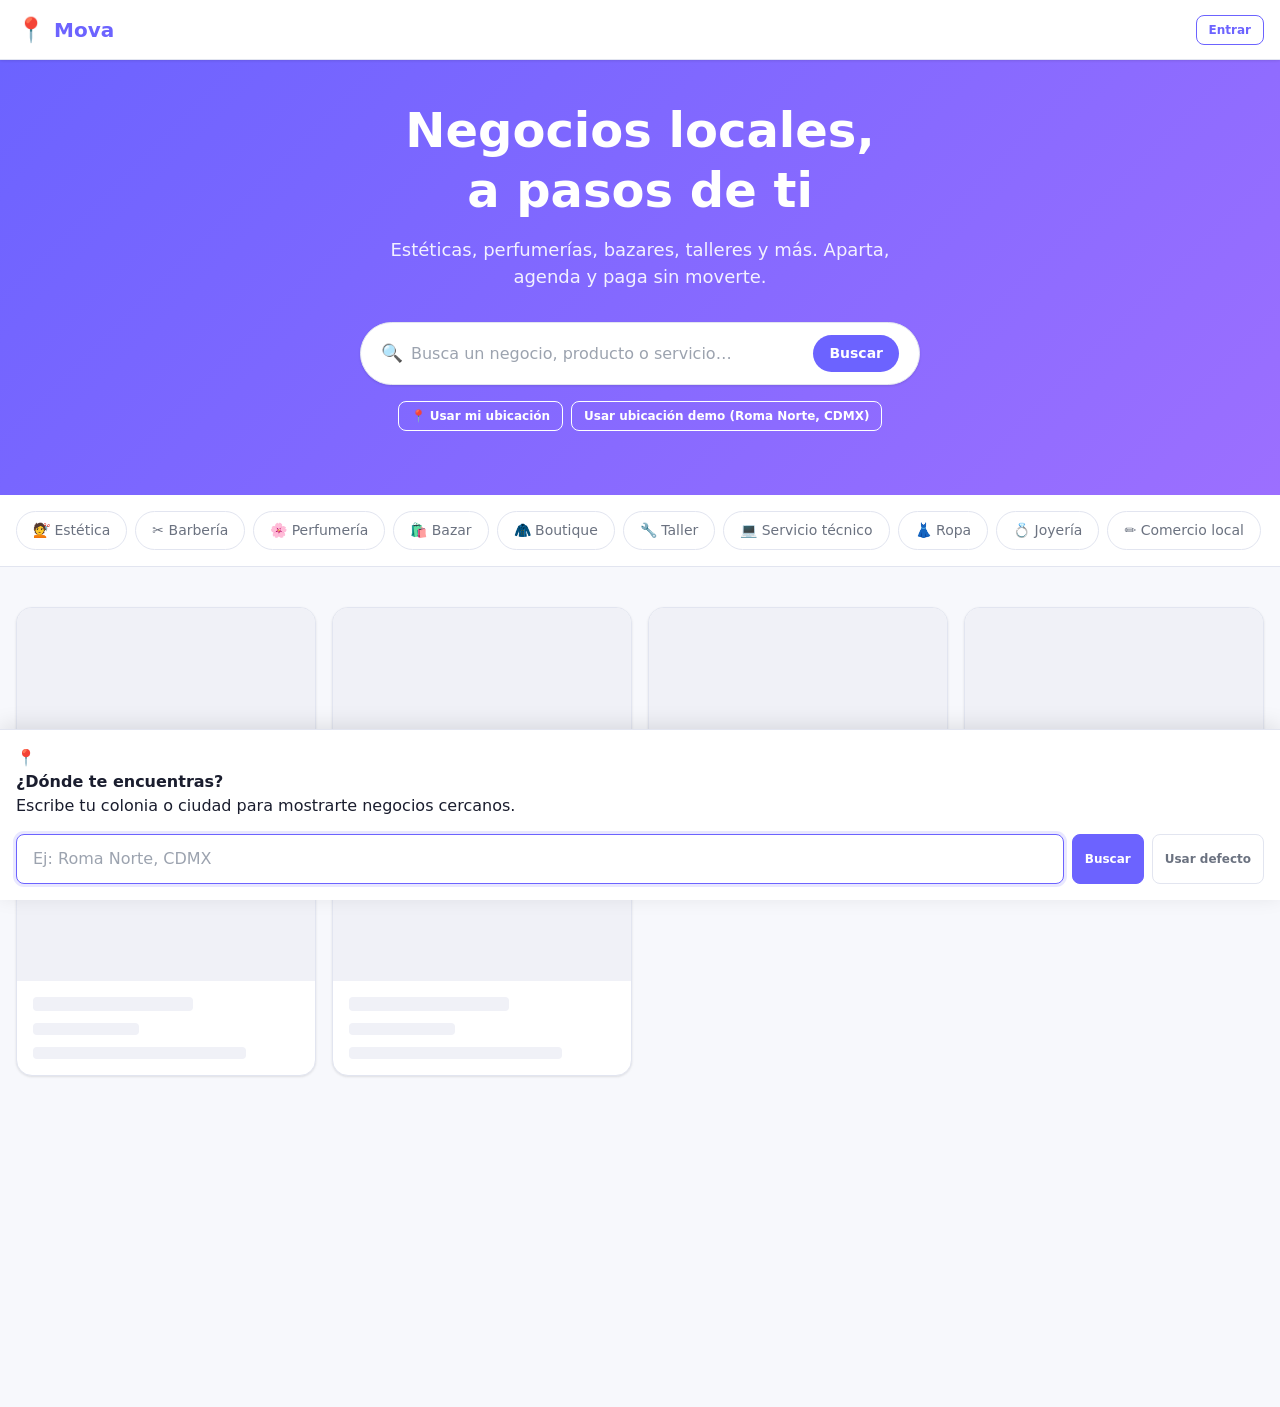
==== commit 6ac87c6c: "Add files via upload" ====
--- a/index.html
+++ b/index.html
@@ -4,7 +4,7 @@
   <meta charset="UTF-8">
   <meta name="viewport" content="width=device-width, initial-scale=1.0">
   <meta name="description" content="Encuentra negocios locales cercanos a ti: estéticas, barberías, perfumerías, bazares y más.">
-  <title>Hiperlocal — Comercio y Servicios Cercanos</title>
+  <title>Mova — Comercio y Servicios Cercanos</title>
   <link rel="stylesheet" href="css/variables.css">
   <link rel="stylesheet" href="css/global.css">
   <link rel="stylesheet" href="css/componentes.css">
@@ -33,7 +33,7 @@
   <div class="container">
     <a href="index.html" class="logo">
       <span class="logo__icon">📍</span>
-      Hiperlocal
+      Mova
     </a>
     <nav class="header-nav" aria-label="Navegación principal">
       <div id="nav-auth">
@@ -63,9 +63,12 @@
       <button id="search-btn" class="search-bar__btn" aria-label="Buscar">Buscar</button>
     </div>
 
-    <div style="margin-top:var(--space-4);">
-      <button id="btn-ubicacion" class="btn btn--ghost btn--sm" style="color:#fff;border-color:rgba(255,255,255,0.4);">
+    <div class="geo-demo-row">
+      <button id="btn-ubicacion" class="btn btn--ghost btn--sm">
         📍 Usar mi ubicación
+      </button>
+      <button id="btn-ubicacion-demo" class="btn btn--ghost btn--sm">
+        Usar ubicación demo (Roma Norte, CDMX)
       </button>
     </div>
   </div>
@@ -79,9 +82,12 @@
       <button class="chip" data-categoria="barberia" role="listitem">✂️ Barbería</button>
       <button class="chip" data-categoria="perfumeria" role="listitem">🌸 Perfumería</button>
       <button class="chip" data-categoria="bazar" role="listitem">🛍️ Bazar</button>
+      <button class="chip" data-categoria="boutique" role="listitem">🧥 Boutique</button>
       <button class="chip" data-categoria="taller" role="listitem">🔧 Taller</button>
+      <button class="chip" data-categoria="tecnico" role="listitem">💻 Servicio técnico</button>
       <button class="chip" data-categoria="ropa" role="listitem">👗 Ropa</button>
       <button class="chip" data-categoria="joyeria" role="listitem">💍 Joyería</button>
+      <button class="chip" data-categoria="comercio" role="listitem">✏️ Comercio local</button>
     </div>
   </div>
 </div>
@@ -146,7 +152,7 @@
             <span class="text-sm text-muted">Hola, <strong>${me.usuario.nombre.split(' ')[0]}</strong></span>
             ${me.usuario.rol === 'negocio'
               ? `<a href="panel-negocio.html" class="btn btn--primary btn--sm">🏪 Mi panel</a>`
-              : ''}
+              : `<a href="mis-citas.html" class="btn btn--primary btn--sm">Mis Citas y Apartados</a>`}
             <button id="btn-logout" class="btn btn--ghost btn--sm">Cerrar sesión</button>
           </div>`;
 
@@ -164,6 +170,9 @@
           document.getElementById('nav-mis-citas').querySelector('span:first-child').textContent = '🏪';
           document.getElementById('nav-mis-citas').querySelector('span:last-child').textContent  = 'Mi Panel';
         }
+        if (me.usuario.rol === 'cliente') {
+          document.getElementById('nav-mis-citas').href = 'mis-citas.html';
+        }
         const navPerfil = document.getElementById('nav-perfil');
         navPerfil.href = '#';
         navPerfil.addEventListener('click', async (e) => {
--- a/css/variables.css
+++ b/css/variables.css
@@ -1,7 +1,7 @@
 /* =============================================================================
    css/variables.css
    SISTEMA DE DISEÑO & DESIGN TOKENS
-   Plataforma Hiperlocal | Mobile-First & Responsive
+   Plataforma Mova | Mobile-First & Responsive
 
    GUÍA RÁPIDA PARA EL ENCARGADO DE DISEÑO:
    1. Para cambiar la identidad visual de toda la app, edita la sección
@@ -55,6 +55,18 @@
   --color-danger-bg:      #FEE2E2;
   --color-info:           #3B82F6;   /* Información general y notificaciones */
   --color-info-bg:        #DBEAFE;
+  --color-danger-dark:    #DC2626;
+
+  /* Contrastes semánticos editables por el diseñador */
+  --color-on-action:       #FFFFFF;
+  --color-on-action-muted: rgba(255,255,255,0.75);
+  --color-success-text:    #15803D;
+  --color-warning-text:    #92400E;
+  --color-danger-text:     #991B1B;
+  --color-info-text:       #1D4ED8;
+  --color-overlay:         rgba(10,10,20,0.60);
+  --color-media-overlay:   rgba(0,0,0,0.60);
+  --focus-ring-primary:    rgba(108,99,255,0.15);
 
   /* ===========================================================================
      4. BADGES DE ESTADO (Citas y Apartados)
@@ -67,6 +79,23 @@
   --badge-cancelada-tiempo: #6B7280;
   --badge-cancelada-tarde:  #EF4444;
   --badge-no-show:          #DC2626;
+  --badge-pendiente-bg:     #FEF3C7;
+  --badge-pendiente-text:   #92400E;
+  --badge-agendada-bg:      #DBEAFE;
+  --badge-agendada-text:    #1E40AF;
+  --badge-confirmada-bg:    #EAE9FF;
+  --badge-confirmada-text:  #4338CA;
+  --badge-en-curso-bg:      #F3E8FF;
+  --badge-en-curso-text:    #6D28D9;
+  --badge-completada-bg:    #DCFCE7;
+  --badge-completada-text:  #15803D;
+  --badge-inactiva-bg:      #F3F4F6;
+  --badge-inactiva-text:    #374151;
+  --badge-cancelada-bg:     #FEE2E2;
+  --badge-cancelada-text:   #991B1B;
+  --badge-no-show-text:     #7F1D1D;
+  --badge-plan-pro-text:    #78350F;
+  --badge-plan-basico-text: #6B7280;
 
   /* Distintivos de Planes */
   --color-plan-basico:      #6B7280;
@@ -128,6 +157,8 @@
   --shadow-md:  0 4px 12px rgba(0,0,0,0.08), 0 2px 4px rgba(0,0,0,0.05);
   --shadow-lg:  0 10px 30px rgba(0,0,0,0.11), 0 4px 10px rgba(0,0,0,0.06);
   --shadow-xl:  0 20px 50px rgba(0,0,0,0.14), 0 8px 20px rgba(0,0,0,0.07);
+  --shadow-bottom-nav: 0 -4px 12px rgba(0,0,0,0.08);
+  --shadow-primary: 0 4px 14px rgba(108,99,255,0.35);
 
   /* Transiciones estándar */
   --transition-fast:   150ms ease;
--- a/css/global.css
+++ b/css/global.css
@@ -1,7 +1,7 @@
 /* ============================================================
    css/global.css
    Reset, layout base, tipografía, botones, formularios y grid
-   Plataforma Hiperlocal | Mobile-First
+   Plataforma Mova | Mobile-First
    ============================================================ */
 
 @import url('variables.css');
@@ -12,6 +12,8 @@
   margin: 0;
   padding: 0;
 }
+
+[hidden] { display: none !important; }
 
 html {
   font-size: 16px;
@@ -124,7 +126,7 @@
   height: var(--bottom-nav-h);
   background: var(--color-surface);
   border-top: 1px solid var(--color-border);
-  box-shadow: 0 -4px 12px rgba(0,0,0,0.08);
+  box-shadow: var(--shadow-bottom-nav);
 }
 
 .bottom-nav__item {
@@ -197,15 +199,15 @@
 
 .btn--primary {
   background: var(--color-primary);
-  color: #fff;
+  color: var(--color-on-action);
   border-color: var(--color-primary);
 }
 .btn--primary:hover {
   background: var(--color-primary-dark);
   border-color: var(--color-primary-dark);
-  box-shadow: 0 4px 14px rgba(108,99,255,0.35);
-  text-decoration: none;
-  color: #fff;
+  box-shadow: var(--shadow-primary);
+  text-decoration: none;
+  color: var(--color-on-action);
 }
 
 .btn--secondary {
@@ -220,14 +222,14 @@
 
 .btn--danger {
   background: var(--color-danger);
-  color: #fff;
+  color: var(--color-on-action);
   border-color: var(--color-danger);
 }
 .btn--danger:hover {
-  background: #DC2626;
-  border-color: #DC2626;
-  text-decoration: none;
-  color: #fff;
+  background: var(--color-danger-dark);
+  border-color: var(--color-danger-dark);
+  text-decoration: none;
+  color: var(--color-on-action);
 }
 
 .btn--ghost {
@@ -243,7 +245,7 @@
 
 .btn--success {
   background: var(--color-success);
-  color: #fff;
+  color: var(--color-on-action);
   border-color: var(--color-success);
 }
 
@@ -286,7 +288,7 @@
 
 .form-control:focus {
   border-color: var(--color-primary);
-  box-shadow: 0 0 0 3px rgba(108,99,255,0.15);
+  box-shadow: 0 0 0 3px var(--focus-ring-primary);
 }
 
 .form-control::placeholder { color: var(--color-text-light); }
@@ -330,22 +332,22 @@
 .alert--success {
   background: var(--color-success-bg);
   border-color: var(--color-success);
-  color: #15803D;
+  color: var(--color-success-text);
 }
 .alert--warning {
   background: var(--color-warning-bg);
   border-color: var(--color-warning);
-  color: #92400E;
+  color: var(--color-warning-text);
 }
 .alert--danger {
   background: var(--color-danger-bg);
   border-color: var(--color-danger);
-  color: #991B1B;
+  color: var(--color-danger-text);
 }
 .alert--info {
   background: var(--color-info-bg);
   border-color: var(--color-info);
-  color: #1D4ED8;
+  color: var(--color-info-text);
 }
 
 /* ── Grid responsivo ────────────────────────────── */
--- a/css/componentes.css
+++ b/css/componentes.css
@@ -2,7 +2,7 @@
    css/componentes.css
    Tarjetas de negocio/producto, modales, selector de horarios,
    tabs, badges de estado, paginación y galería
-   Plataforma Hiperlocal | Mobile-First
+   Plataforma Mova | Mobile-First
    ============================================================ */
 
 @import url('variables.css');
@@ -25,25 +25,25 @@
 }
 
 /* Estados de citas */
-.badge--pendiente-pago   { background: #FEF3C7; color: #92400E; }
-.badge--agendada         { background: #DBEAFE; color: #1E40AF; }
-.badge--confirmada       { background: #EAE9FF; color: #4338CA; }
-.badge--en-curso         { background: #F3E8FF; color: #6D28D9; }
-.badge--completada       { background: #DCFCE7; color: #15803D; }
-.badge--cancelada-tiempo { background: #F3F4F6; color: #374151; }
-.badge--cancelada-tarde  { background: #FEE2E2; color: #991B1B; }
-.badge--no-show          { background: #FEE2E2; color: #7F1D1D; }
+.badge--pendiente-pago   { background: var(--badge-pendiente-bg); color: var(--badge-pendiente-text); }
+.badge--agendada         { background: var(--badge-agendada-bg); color: var(--badge-agendada-text); }
+.badge--confirmada       { background: var(--badge-confirmada-bg); color: var(--badge-confirmada-text); }
+.badge--en-curso         { background: var(--badge-en-curso-bg); color: var(--badge-en-curso-text); }
+.badge--completada       { background: var(--badge-completada-bg); color: var(--badge-completada-text); }
+.badge--cancelada-tiempo { background: var(--badge-inactiva-bg); color: var(--badge-inactiva-text); }
+.badge--cancelada-tarde  { background: var(--badge-cancelada-bg); color: var(--badge-cancelada-text); }
+.badge--no-show          { background: var(--badge-cancelada-bg); color: var(--badge-no-show-text); }
 
 /* Estados de apartados */
-.badge--pendiente  { background: #FEF3C7; color: #92400E; }
-.badge--pagado     { background: #DCFCE7; color: #15803D; }
-.badge--expirado   { background: #F3F4F6; color: #374151; }
-.badge--cancelado  { background: #FEE2E2; color: #991B1B; }
+.badge--pendiente  { background: var(--badge-pendiente-bg); color: var(--badge-pendiente-text); }
+.badge--pagado     { background: var(--badge-completada-bg); color: var(--badge-completada-text); }
+.badge--expirado   { background: var(--badge-inactiva-bg); color: var(--badge-inactiva-text); }
+.badge--cancelado  { background: var(--badge-cancelada-bg); color: var(--badge-cancelada-text); }
 
 /* Plan suscripción */
-.badge--pro   { background: #FEF3C7; color: #78350F; }
+.badge--pro   { background: var(--badge-pendiente-bg); color: var(--badge-plan-pro-text); }
 .badge--pro::before   { content: '★ '; }
-.badge--basico { background: #F3F4F6; color: #6B7280; }
+.badge--basico { background: var(--badge-inactiva-bg); color: var(--badge-plan-basico-text); }
 
 /* ═══════════════════════════════════════════════════
    TARJETA DE NEGOCIO (search results)
@@ -92,7 +92,7 @@
   align-items: center;
   justify-content: center;
   font-size: 3rem;
-  background: linear-gradient(135deg, var(--color-primary-light), #fff);
+  background: linear-gradient(135deg, var(--color-primary-light), var(--color-surface));
 }
 
 .negocio-card__plan-badge {
@@ -241,8 +241,8 @@
   position: absolute;
   bottom: var(--space-2);
   left: var(--space-2);
-  background: rgba(0,0,0,0.6);
-  color: #fff;
+  background: var(--color-media-overlay);
+  color: var(--color-on-action);
   font-size: var(--text-xs);
   padding: 2px 6px;
   border-radius: var(--radius-sm);
@@ -417,7 +417,7 @@
   position: fixed;
   inset: 0;
   z-index: 500;
-  background: rgba(10, 10, 20, 0.6);
+  background: var(--color-overlay);
   backdrop-filter: blur(4px);
   display: flex;
   align-items: flex-end;   /* Mobile: sube desde abajo */
@@ -562,7 +562,7 @@
 .slot-btn.selected {
   background: var(--color-primary);
   border-color: var(--color-primary);
-  color: #fff;
+  color: var(--color-on-action);
 }
 
 .slot-btn:disabled,
@@ -622,11 +622,11 @@
 .day-btn.selected {
   background: var(--color-primary);
   border-color: var(--color-primary);
-  color: #fff;
+  color: var(--color-on-action);
 }
 
 .day-btn.selected .day-btn__dow {
-  color: rgba(255,255,255,0.75);
+  color: var(--color-on-action-muted);
 }
 
 .day-btn:disabled {
@@ -651,7 +651,7 @@
 
 .search-bar:focus-within {
   border-color: var(--color-primary);
-  box-shadow: 0 0 0 3px rgba(108,99,255,0.12);
+  box-shadow: 0 0 0 3px var(--focus-ring-primary);
 }
 
 .search-bar__icon {
@@ -674,7 +674,7 @@
 .search-bar__btn {
   flex-shrink: 0;
   background: var(--color-primary);
-  color: #fff;
+  color: var(--color-on-action);
   border: none;
   border-radius: var(--radius-full);
   padding: var(--space-2) var(--space-4);
@@ -722,7 +722,7 @@
 .chip.active {
   background: var(--color-primary);
   border-color: var(--color-primary);
-  color: #fff;
+  color: var(--color-on-action);
 }
 
 /* ═══════════════════════════════════════════════════
@@ -946,7 +946,7 @@
    ═══════════════════════════════════════════════════ */
 .monedero-banner {
   background: linear-gradient(135deg, var(--color-primary), var(--color-primary-dark));
-  color: #fff;
+  color: var(--color-on-action);
   border-radius: var(--radius-2xl);
   padding: var(--space-6) var(--space-8);
   display: flex;
@@ -992,3 +992,47 @@
   color: var(--color-danger);
   background: var(--color-danger-bg);
 }
+/* Portal del cliente y ticket Click & Collect */
+.cliente-hero { padding: var(--space-8) 0; background: linear-gradient(135deg, var(--hero-gradient-start), var(--hero-gradient-end)); color: var(--color-surface); }
+.cliente-hero h1 { color: var(--color-surface); }
+.cliente-layout { padding: var(--space-6) 0 var(--space-12); }
+.cliente-tabs { display: grid; grid-template-columns: 1fr 1fr; gap: var(--space-2); margin-bottom: var(--space-6); }
+.cliente-tab { border: 1px solid var(--color-border); background: var(--color-surface); color: var(--color-text-muted); padding: var(--space-3); border-radius: var(--radius-md); font-weight: var(--weight-semibold); cursor: pointer; }
+.cliente-tab.active { color: var(--color-primary); border-color: var(--color-primary); background: var(--color-primary-light); }
+.cliente-lista { display: grid; gap: var(--space-4); }
+.cliente-item { background: var(--color-surface); border: 1px solid var(--color-border); border-radius: var(--radius-xl); padding: var(--space-5); box-shadow: var(--shadow-sm); }
+.cliente-item__header { display: flex; flex-direction: column; gap: var(--space-2); margin-bottom: var(--space-4); }
+.cliente-item__meta { display: grid; gap: var(--space-2); color: var(--color-text-muted); font-size: var(--text-sm); }
+.cliente-item__actions { display: flex; flex-wrap: wrap; gap: var(--space-2); margin-top: var(--space-4); }
+.cita-pin { display: inline-flex; align-items: center; gap: var(--space-2); margin-top: var(--space-4); padding: var(--space-3); border: 1px dashed var(--color-primary); border-radius: var(--radius-md); background: var(--color-primary-light); }
+.cita-pin strong { font-family: var(--font-mono); font-size: var(--text-xl); letter-spacing: var(--space-1); }
+.countdown-apartado { color: var(--color-warning); font-weight: var(--weight-semibold); }
+.countdown-apartado.expired { color: var(--color-danger); }
+.monedero-cliente { display: flex; flex-direction: column; gap: var(--space-4); align-items: flex-start; background: var(--color-surface); color: var(--color-text); border-radius: var(--radius-xl); padding: var(--space-5); box-shadow: var(--shadow-md); margin-top: var(--space-5); }
+.monedero-cliente__saldo { font-size: var(--text-3xl); font-weight: var(--weight-bold); color: var(--color-primary); }
+.modal--ticket { max-width: var(--max-width-sm); }
+.ticket-recoleccion { border: 1px dashed var(--color-border); border-radius: var(--radius-lg); padding: var(--space-5); background: var(--color-surface); }
+.ticket-recoleccion__folio { text-align: center; font-family: var(--font-mono); margin-bottom: var(--space-4); }
+.ticket-recoleccion__sello { padding: var(--space-3); border: 1px solid var(--color-success); border-radius: var(--radius-md); color: var(--color-success); background: var(--color-success-bg); font-weight: var(--weight-bold); text-align: center; margin-bottom: var(--space-5); }
+.ticket-recoleccion__datos { display: grid; gap: var(--space-3); }
+.ticket-recoleccion__datos div { display: grid; grid-template-columns: 1fr 1fr; gap: var(--space-3); border-bottom: 1px solid var(--color-border); padding-bottom: var(--space-2); }
+.ticket-recoleccion__datos dt { color: var(--color-text-muted); }
+.ticket-recoleccion__datos dd { margin: 0; text-align: right; font-weight: var(--weight-semibold); }
+.ticket-recoleccion__total { font-size: var(--text-lg); color: var(--color-primary); }
+.ticket-recoleccion__nota { margin-top: var(--space-5); color: var(--color-text-muted); font-size: var(--text-sm); text-align: center; }
+.upload-preview { margin-top: var(--space-3); width: 100%; aspect-ratio: 16 / 9; border-radius: var(--radius-lg); overflow: hidden; background: var(--color-surface-alt); border: 1px solid var(--color-border); }
+.upload-preview[hidden] { display: none; }
+.upload-preview img { width: 100%; height: 100%; object-fit: cover; }
+.geo-demo-row { display: flex; flex-direction: column; align-items: center; gap: var(--space-2); margin-top: var(--space-4); }
+.geo-demo-row .btn { color: var(--color-surface); border-color: var(--color-surface); }
+.panel-onboarding { width: 100%; max-width: var(--max-width-md); margin-inline: auto; padding: var(--space-8) var(--space-4); }
+.panel-onboarding__form { margin-top: var(--space-6); padding: var(--space-5); border: 1px solid var(--color-border); border-radius: var(--radius-xl); background: var(--color-surface); box-shadow: var(--shadow-md); }
+.panel-onboarding__location { margin-bottom: var(--space-5); padding: var(--space-4); border: 1px solid var(--color-border); border-radius: var(--radius-lg); }
+.panel-onboarding__location legend { padding-inline: var(--space-2); color: var(--color-text-muted); font-size: var(--text-sm); font-weight: var(--weight-semibold); }
+.panel-nav__item:disabled { opacity: 0.45; cursor: not-allowed; }
+.panel-bottom-nav { overflow-x: auto; }
+.panel-bottom-nav .bottom-nav__item { min-width: var(--space-16); }
+@media (min-width: 768px) {
+  .cliente-item__header, .monedero-cliente { flex-direction: row; align-items: center; justify-content: space-between; }
+  .geo-demo-row { flex-direction: row; justify-content: center; }
+}
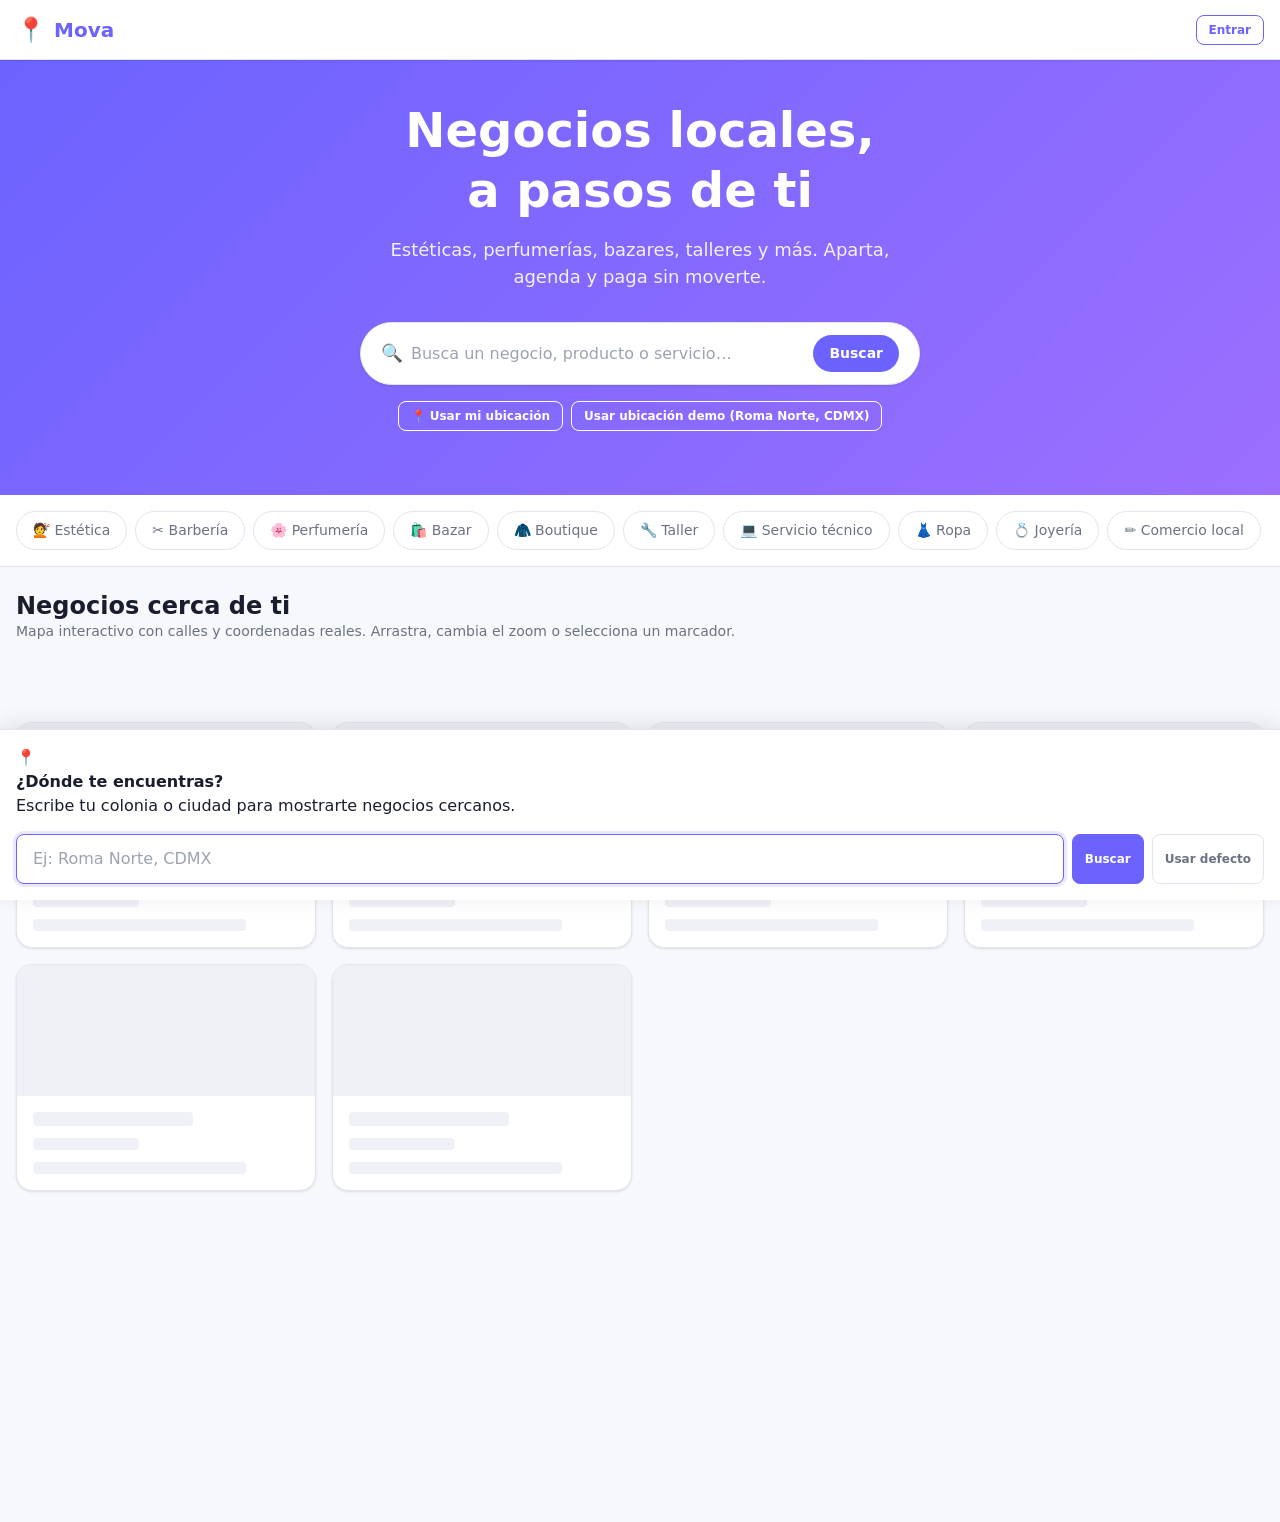
==== commit 317eeecd: "Add files via upload" ====
--- a/index.html
+++ b/index.html
@@ -92,6 +92,17 @@
   </div>
 </div>
 
+<!-- ══ MAPA PROPIO MOVA ════════════════════════════════════════════ -->
+<section class="mapa-seccion" aria-labelledby="mapa-inicio-titulo">
+  <div class="container">
+    <div class="mapa-seccion__encabezado">
+      <div><h2 id="mapa-inicio-titulo">Negocios cerca de ti</h2><p class="text-sm text-muted">Mapa interactivo con calles y coordenadas reales. Arrastra, cambia el zoom o selecciona un marcador.</p></div>
+      <span id="mapa-inicio-resumen" class="text-sm text-muted" aria-live="polite"></span>
+    </div>
+    <div id="mova-map-inicio" class="mapa-mova" aria-busy="true"></div>
+  </div>
+</section>
+
 <!-- ══ RESULTADOS ══════════════════════════════════════════════════ -->
 <main class="main-content">
   <section class="resultados-section">
--- a/css/variables.css
+++ b/css/variables.css
@@ -56,6 +56,8 @@
   --color-info:           #3B82F6;   /* Información general y notificaciones */
   --color-info-bg:        #DBEAFE;
   --color-danger-dark:    #DC2626;
+  --color-verified:       #3897F0;   /* Insignia pública de negocio verificado */
+  --color-verified-check: #FFFFFF;
 
   /* Contrastes semánticos editables por el diseñador */
   --color-on-action:       #FFFFFF;
@@ -94,13 +96,6 @@
   --badge-cancelada-bg:     #FEE2E2;
   --badge-cancelada-text:   #991B1B;
   --badge-no-show-text:     #7F1D1D;
-  --badge-plan-pro-text:    #78350F;
-  --badge-plan-basico-text: #6B7280;
-
-  /* Distintivos de Planes */
-  --color-plan-basico:      #6B7280;
-  --color-plan-pro:         #F59E0B;
-
   /* ===========================================================================
      5. TIPOGRAFÍA
      (Para cambiar de fuente, importa tu Google Font y colócala aquí)
@@ -172,6 +167,29 @@
   --max-width-xl:   1280px;
   --header-height:  60px;
   --bottom-nav-h:   64px;
+
+  /* Componentes de pago simulado (ajustes locales para el diseñador) */
+  --payment-card-min-height: 11rem;
+  --payment-card-chip-width: 2.5rem;
+  --payment-card-chip-height: 1.75rem;
+  --payment-card-number-tracking: 0.08em;
+  --payment-panel-min-width: 20rem;
+
+  /* Mapa propio de Mova */
+  --map-min-height: 20rem;
+  --map-detail-min-height: 17rem;
+  --map-grid-size: 5rem;
+  --map-user-marker: var(--color-info);
+  --map-business-marker: var(--color-primary);
+  --map-nearest-marker: var(--color-success);
+  --map-connection: var(--color-primary);
+  --map-list-min-width: 15rem;
+  --map-tile-size: 256px;
+  --map-marker-size: 2.5rem;
+  --map-user-size: 1.5rem;
+  --map-control-size: 2.75rem;
+  --map-marker-border: 3px;
+  --map-focus-width: 3px;
 }
 
 /* =============================================================================
--- a/css/componentes.css
+++ b/css/componentes.css
@@ -41,9 +41,6 @@
 .badge--cancelado  { background: var(--badge-cancelada-bg); color: var(--badge-cancelada-text); }
 
 /* Plan suscripción */
-.badge--pro   { background: var(--badge-pendiente-bg); color: var(--badge-plan-pro-text); }
-.badge--pro::before   { content: '★ '; }
-.badge--basico { background: var(--badge-inactiva-bg); color: var(--badge-plan-basico-text); }
 
 /* ═══════════════════════════════════════════════════
    TARJETA DE NEGOCIO (search results)
@@ -93,12 +90,6 @@
   justify-content: center;
   font-size: 3rem;
   background: linear-gradient(135deg, var(--color-primary-light), var(--color-surface));
-}
-
-.negocio-card__plan-badge {
-  position: absolute;
-  top: var(--space-3);
-  right: var(--space-3);
 }
 
 .negocio-card__body {
@@ -139,10 +130,36 @@
   text-overflow: ellipsis;
 }
 
-.negocio-card__nombre .verificado-icon {
-  color: var(--color-primary);
-  font-size: 0.9rem;
+.verified-badge {
+  display: inline-grid;
+  place-items: center;
+  width: 1.125rem;
+  height: 1.125rem;
   flex-shrink: 0;
+  color: var(--color-verified-check);
+  background: var(--color-verified);
+  clip-path: polygon(
+    50% 0%, 61% 8%, 75% 5%, 82% 18%, 95% 25%, 92% 39%,
+    100% 50%, 92% 61%, 95% 75%, 82% 82%, 75% 95%, 61% 92%,
+    50% 100%, 39% 92%, 25% 95%, 18% 82%, 5% 75%, 8% 61%,
+    0% 50%, 8% 39%, 5% 25%, 18% 18%, 25% 5%, 39% 8%
+  );
+}
+
+.verified-badge::after {
+  content: '✓';
+  font-size: 0.7rem;
+  font-weight: var(--weight-bold);
+  line-height: 1;
+}
+
+.verified-badge--large {
+  width: 1.375rem;
+  height: 1.375rem;
+}
+
+.verified-badge--large::after {
+  font-size: 0.85rem;
 }
 
 .negocio-card__categoria {
@@ -799,6 +816,53 @@
   .panel-layout {
     grid-template-columns: 220px 1fr;
   }
+}
+
+/* Mapa geográfico propio de Mova */
+.mapa-seccion { padding: var(--space-6) 0; }
+.mapa-seccion__encabezado { display: flex; flex-direction: column; gap: var(--space-2); margin-bottom: var(--space-4); }
+.mapa-seccion__encabezado h2 { margin: 0; }
+.mapa-mova { display: grid; gap: var(--space-4); }
+.mapa-mova__lienzo { position: relative; min-height: var(--map-min-height); border: 1px solid var(--color-border); border-radius: var(--radius-xl); overflow: hidden; box-shadow: var(--shadow-sm); background: var(--color-surface-alt); }
+.mapa-mova--detalle .mapa-mova__lienzo { min-height: var(--map-detail-min-height); }
+.mapa-mova__viewport { position: absolute; inset: 0; overflow: hidden; cursor: grab; touch-action: none; background: var(--color-surface-alt); outline: none; }
+.mapa-mova__viewport.is-dragging { cursor: grabbing; }
+.mapa-mova__viewport:focus-visible { box-shadow: inset 0 0 0 var(--map-focus-width) var(--color-primary); }
+.mapa-mova__tiles, .mapa-mova__marcadores { position: absolute; inset: 0; overflow: hidden; }
+.mapa-mova__tile { position: absolute; width: var(--map-tile-size); height: var(--map-tile-size); max-width: none; user-select: none; pointer-events: none; }
+.mapa-mova__marcadores { pointer-events: none; }
+.mapa-mova__marcador { position: absolute; transform: translate(-50%, -100%); pointer-events: auto; z-index: 2; }
+.mapa-mova__marcador--negocio { display: grid; place-items: center; width: var(--map-marker-size); height: var(--map-marker-size); padding: 0; border: var(--map-marker-border) solid var(--color-surface); border-radius: var(--radius-full) var(--radius-full) var(--radius-full) var(--radius-sm); background: var(--map-business-marker); color: var(--color-on-action); box-shadow: var(--shadow-md); font-weight: var(--weight-bold); cursor: pointer; transform: translate(-50%, -100%) rotate(-45deg); }
+.mapa-mova__marcador--negocio span { transform: rotate(45deg); }
+.mapa-mova__marcador--negocio:hover, .mapa-mova__marcador--negocio:focus-visible { z-index: 3; box-shadow: var(--shadow-lg); }
+.mapa-mova__marcador--cercano { background: var(--map-nearest-marker); }
+.mapa-mova__marcador--usuario { width: var(--map-user-size); height: var(--map-user-size); border: var(--map-marker-border) solid var(--color-surface); border-radius: var(--radius-full); background: var(--map-user-marker); box-shadow: 0 0 0 var(--space-2) var(--color-info-bg); transform: translate(-50%, -50%); }
+.mapa-mova__marcador--usuario span { position: absolute; inset: var(--space-2); border-radius: var(--radius-full); background: var(--color-surface); }
+.mapa-mova__controles { position: absolute; top: var(--space-3); left: var(--space-3); z-index: 5; display: grid; border: 1px solid var(--color-border); border-radius: var(--radius-md); overflow: hidden; box-shadow: var(--shadow-md); }
+.mapa-mova__controles button { width: var(--map-control-size); height: var(--map-control-size); padding: 0; border: 0; border-bottom: 1px solid var(--color-border); background: var(--color-surface); color: var(--color-text); font-size: var(--text-xl); font-weight: var(--weight-bold); cursor: pointer; }
+.mapa-mova__controles button:last-child { border-bottom: 0; }
+.mapa-mova__controles button:hover, .mapa-mova__controles button:focus-visible { background: var(--color-primary-light); color: var(--color-primary); }
+.mapa-mova__leyenda { position: absolute; left: var(--space-3); bottom: var(--space-8); z-index: 5; display: flex; flex-wrap: wrap; gap: var(--space-3); padding: var(--space-2) var(--space-3); border: 1px solid var(--color-border); border-radius: var(--radius-full); background: var(--color-surface); box-shadow: var(--shadow-sm); color: var(--color-text-muted); font-size: var(--text-xs); }
+.mapa-mova__leyenda span { display: inline-flex; align-items: center; gap: var(--space-1); }
+.mapa-mova__dot { width: var(--space-2); height: var(--space-2); border-radius: var(--radius-full); }
+.mapa-mova__dot--usuario { background: var(--map-user-marker); }
+.mapa-mova__dot--negocio { background: var(--map-business-marker); }
+.mapa-mova__atribucion { position: absolute; right: 0; bottom: 0; z-index: 5; padding: var(--space-1) var(--space-2); border-radius: var(--radius-sm) 0 0 0; background: var(--color-on-action-muted); color: var(--color-text); font-size: var(--text-xs); }
+.mapa-mova__atribucion a { color: var(--color-text); text-decoration: none; }
+.mapa-mova__atribucion a:hover { text-decoration: underline; }
+.mapa-mova__lista { display: grid; grid-template-columns: 1fr; gap: var(--space-2); max-height: var(--map-min-height); overflow: auto; }
+.mapa-mova__item { display: flex; align-items: center; gap: var(--space-3); width: 100%; padding: var(--space-3); border: 1px solid var(--color-border); border-radius: var(--radius-lg); background: var(--color-surface); color: var(--color-text); text-align: left; cursor: pointer; }
+.mapa-mova__item:hover, .mapa-mova__item:focus-visible { border-color: var(--color-primary); box-shadow: var(--shadow-sm); }
+.mapa-mova__item--cercano { border-color: var(--color-success); background: var(--color-success-bg); }
+.mapa-mova__numero { display: grid; place-items: center; width: var(--space-8); height: var(--space-8); flex: 0 0 auto; border-radius: var(--radius-full); background: var(--color-primary); color: var(--color-on-action); font-weight: var(--weight-bold); }
+.mapa-mova__item--cercano .mapa-mova__numero { background: var(--color-success); }
+.mapa-mova__item span:last-child { display: grid; gap: var(--space-1); min-width: 0; }
+.mapa-mova__item strong { overflow: hidden; text-overflow: ellipsis; white-space: nowrap; }
+.mapa-mova__item small { color: var(--color-text-muted); }
+.mapa-mova__vacio { padding: var(--space-8); border: 1px dashed var(--color-border); border-radius: var(--radius-xl); color: var(--color-text-muted); text-align: center; }
+@media (min-width: 768px) {
+  .mapa-seccion__encabezado { flex-direction: row; align-items: end; justify-content: space-between; }
+  .mapa-mova { grid-template-columns: minmax(0, 2fr) minmax(var(--map-list-min-width), 1fr); }
 }
 
 .panel-sidebar {
@@ -1032,7 +1096,21 @@
 .panel-nav__item:disabled { opacity: 0.45; cursor: not-allowed; }
 .panel-bottom-nav { overflow-x: auto; }
 .panel-bottom-nav .bottom-nav__item { min-width: var(--space-16); }
+.payment-layout { display: grid; gap: var(--space-6); }
+.payment-method-list { display: grid; gap: var(--space-2); margin-top: var(--space-3); }
+.payment-method { display: flex; align-items: center; justify-content: space-between; gap: var(--space-3); padding: var(--space-3); border: 1px solid var(--color-border); border-radius: var(--radius-lg); background: var(--color-surface); }
+.payment-method p { margin: var(--space-1) 0 0; }
+.payment-card-form { display: grid; align-content: start; }
+.payment-card-preview { min-height: var(--payment-card-min-height); margin-bottom: var(--space-5); padding: var(--space-5); border-radius: var(--radius-xl); background: linear-gradient(135deg, var(--color-primary-dark), var(--hero-gradient-end)); color: var(--color-on-action); box-shadow: var(--shadow-lg); display: flex; flex-direction: column; justify-content: space-between; }
+.payment-card-preview__chip { width: var(--payment-card-chip-width); height: var(--payment-card-chip-height); border-radius: var(--radius-sm); background: var(--color-warning); }
+.payment-card-preview > strong { font-family: var(--font-mono); font-size: var(--text-xl); letter-spacing: var(--payment-card-number-tracking); }
+.payment-card-preview > div { display: flex; justify-content: space-between; gap: var(--space-3); font-size: var(--text-xs); }
+.form-check, .payment-choice { display: flex; align-items: flex-start; gap: var(--space-2); padding: var(--space-3); border: 1px solid var(--color-border); border-radius: var(--radius-md); background: var(--color-surface); color: var(--color-text); cursor: pointer; }
+.form-check input, .payment-choice input { margin-top: var(--space-1); accent-color: var(--color-primary); }
+.payment-choice-group { display: grid; gap: var(--space-2); }
+.payment-choice:has(input:checked) { border-color: var(--color-primary); background: var(--color-primary-light); }
 @media (min-width: 768px) {
   .cliente-item__header, .monedero-cliente { flex-direction: row; align-items: center; justify-content: space-between; }
   .geo-demo-row { flex-direction: row; justify-content: center; }
-}
+  .payment-layout { grid-template-columns: minmax(0, 1fr) minmax(var(--payment-panel-min-width), 1fr); }
+}
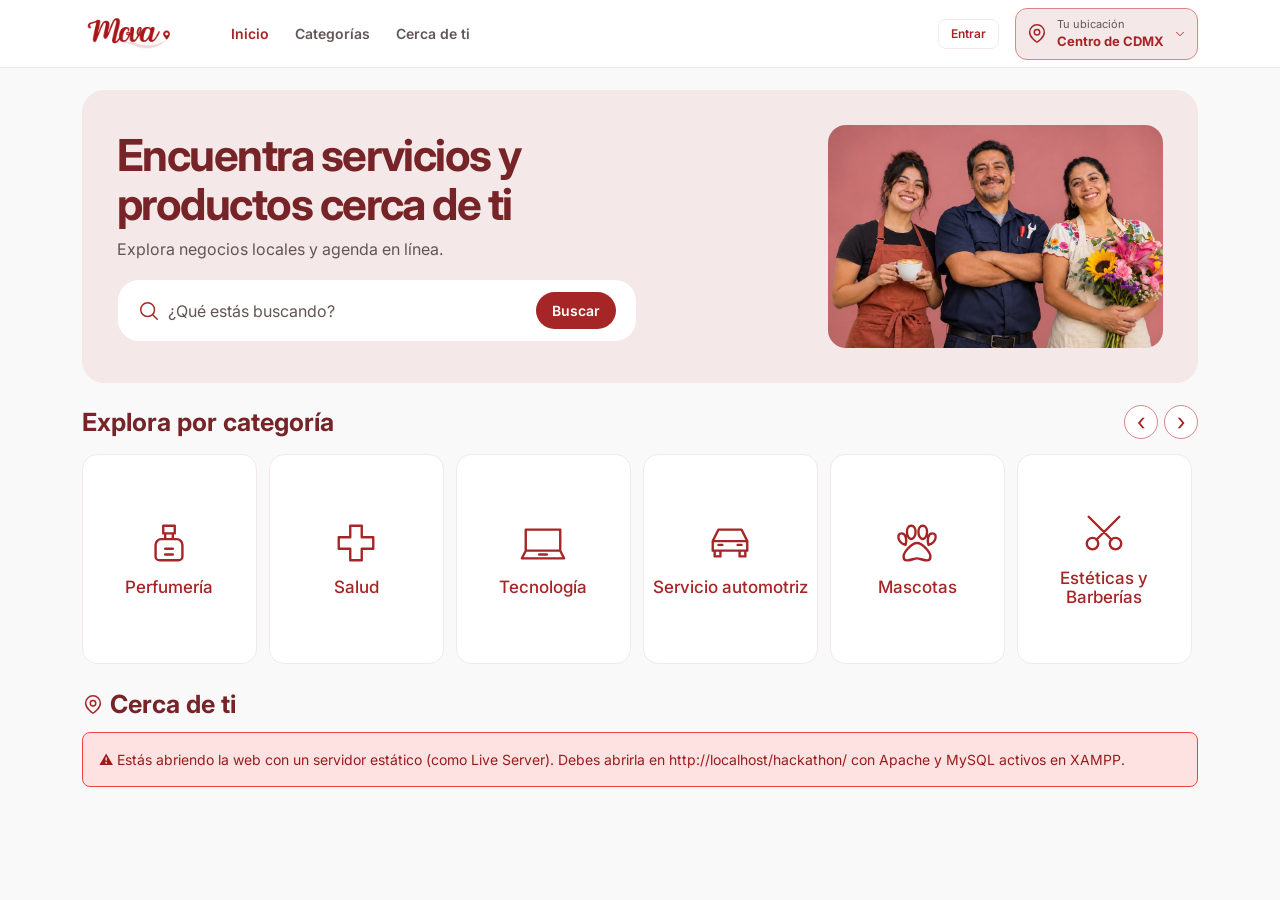
==== commit 06c8b848: "Add files via upload" ====
--- a/index.html
+++ b/index.html
@@ -3,200 +3,218 @@
 <head>
   <meta charset="UTF-8">
   <meta name="viewport" content="width=device-width, initial-scale=1.0">
-  <meta name="description" content="Encuentra negocios locales cercanos a ti: estéticas, barberías, perfumerías, bazares y más.">
-  <title>Mova — Comercio y Servicios Cercanos</title>
-  <link rel="stylesheet" href="css/variables.css">
+  <meta name="description" content="Explora servicios y negocios cerca de ti con Mova.">
+  <title>Mova | Servicios y negocios cerca de ti</title>
+  <link rel="preconnect" href="https://fonts.googleapis.com">
+  <link rel="preconnect" href="https://fonts.gstatic.com" crossorigin>
+  <link rel="stylesheet" href="https://fonts.googleapis.com/css2?family=Inter:ital,opsz,wght@0,14..32,100..900;1,14..32,100..900&amp;display=swap">
   <link rel="stylesheet" href="css/global.css">
   <link rel="stylesheet" href="css/componentes.css">
-  <style>
-    /* Estilos específicos del hero de la landing */
-    .hero {
-      background: linear-gradient(135deg, var(--hero-gradient-start, var(--color-primary)) 0%, var(--hero-gradient-end, #9C6FFF) 100%);
-      color: #fff;
-      padding: var(--space-10) 0 var(--space-16);
-      text-align: center;
-    }
-    .hero h1 { color: #fff; font-size: clamp(1.8rem, 5vw, 3rem); margin-bottom: var(--space-4); }
-    .hero p  { font-size: var(--text-lg); opacity: 0.9; max-width: 500px; margin: 0 auto var(--space-8); }
-    .hero .search-bar { max-width: 560px; margin: 0 auto; }
-    .resultados-section { padding: var(--space-6) 0 var(--space-10); }
-    @keyframes pulse {
-      0%, 100% { opacity: 1; }
-      50%       { opacity: 0.5; }
-    }
-  </style>
+  <link rel="stylesheet" href="css/variables.css?v=paleta-2">
+  <link rel="stylesheet" href="css/inicio.css?v=tarjetas-originales">
 </head>
-<body>
-
-<!-- ══ HEADER ══════════════════════════════════════════════════════ -->
-<header class="site-header">
-  <div class="container">
-    <a href="index.html" class="logo">
-      <span class="logo__icon">📍</span>
-      Mova
-    </a>
-    <nav class="header-nav" aria-label="Navegación principal">
-      <div id="nav-auth">
-        <!-- Se inyecta dinámicamente desde JS -->
+<body class="inicio">
+  <header class="site-header">
+    <div class="container">
+      <a href="index.html" class="logo" aria-label="Mova, inicio">
+        <img src="imagenes/logo.png" width="100" height="40" alt="Mova">
+      </a>
+      <nav class="inicio-nav" aria-label="Navegación principal">
+        <a href="index.html" aria-current="page">Inicio</a>
+        <a href="#categorias">Categorías</a>
+        <a href="#cerca-de-ti">Cerca de ti</a>
+      </nav>
+      <nav class="header-nav" aria-label="Cuenta" id="nav-auth">
         <a href="login.html" class="btn btn--secondary btn--sm">Entrar</a>
-      </div>
-    </nav>
-  </div>
-</header>
-
-<!-- ══ HERO + BUSCADOR ═════════════════════════════════════════════ -->
-<section class="hero">
-  <div class="container">
-    <h1>Negocios locales,<br>a pasos de ti</h1>
-    <p>Estéticas, perfumerías, bazares, talleres y más. Aparta, agenda y paga sin moverte.</p>
-
-    <div class="search-bar">
-      <span class="search-bar__icon" aria-hidden="true">🔍</span>
-      <input
-        type="search"
-        id="search-input"
-        class="search-bar__input"
-        placeholder="Busca un negocio, producto o servicio…"
-        aria-label="Buscar negocios"
-        autocomplete="off"
-      >
-      <button id="search-btn" class="search-bar__btn" aria-label="Buscar">Buscar</button>
+      </nav>
+      <div class="location-selector">
+        <button type="button" class="location-trigger" id="location-trigger"
+                aria-expanded="false" aria-controls="location-menu">
+          <svg class="inicio-icon" viewBox="0 0 24 24" fill="none" stroke="currentColor" stroke-width="1.6" stroke-linecap="round" stroke-linejoin="round" aria-hidden="true"><path d="M20 10c0 6-8 11-8 11S4 16 4 10a8 8 0 1 1 16 0Z M12 7a3 3 0 1 0 0 6 3 3 0 1 0 0-6Z"/></svg>
+          <span class="location-info">
+            <span class="location-label">Tu ubicación</span>
+            <span id="location-value" class="location-value" aria-live="polite">Elegir ubicación</span>
+          </span>
+          <svg class="location-arrow" viewBox="0 0 24 24" fill="none" stroke="currentColor" stroke-width="1.6" stroke-linecap="round" stroke-linejoin="round" aria-hidden="true"><path d="m6 9 6 6 6-6"/></svg>
+        </button>
+        <div class="location-menu" id="location-menu" hidden>
+          <button type="button" id="btn-ubicacion">Usar mi ubicación</button>
+          <button type="button" id="btn-ubicacion-demo">Usar ubicación demo (Roma Norte, CDMX)</button>
+        </div>
+      </div>
     </div>
-
-    <div class="geo-demo-row">
-      <button id="btn-ubicacion" class="btn btn--ghost btn--sm">
-        📍 Usar mi ubicación
-      </button>
-      <button id="btn-ubicacion-demo" class="btn btn--ghost btn--sm">
-        Usar ubicación demo (Roma Norte, CDMX)
-      </button>
-    </div>
-  </div>
-</section>
-
-<!-- ══ FILTROS DE CATEGORÍA ════════════════════════════════════════ -->
-<div style="background:var(--color-surface);border-bottom:1px solid var(--color-border);padding:var(--space-3) 0;position:sticky;top:var(--header-height);z-index:50;">
-  <div class="container">
-    <div class="categoria-chips" id="categoria-chips" role="list" aria-label="Filtrar por categoría">
-      <button class="chip" data-categoria="estetica" role="listitem">💇 Estética</button>
-      <button class="chip" data-categoria="barberia" role="listitem">✂️ Barbería</button>
-      <button class="chip" data-categoria="perfumeria" role="listitem">🌸 Perfumería</button>
-      <button class="chip" data-categoria="bazar" role="listitem">🛍️ Bazar</button>
-      <button class="chip" data-categoria="boutique" role="listitem">🧥 Boutique</button>
-      <button class="chip" data-categoria="taller" role="listitem">🔧 Taller</button>
-      <button class="chip" data-categoria="tecnico" role="listitem">💻 Servicio técnico</button>
-      <button class="chip" data-categoria="ropa" role="listitem">👗 Ropa</button>
-      <button class="chip" data-categoria="joyeria" role="listitem">💍 Joyería</button>
-      <button class="chip" data-categoria="comercio" role="listitem">✏️ Comercio local</button>
-    </div>
-  </div>
-</div>
-
-<!-- ══ MAPA PROPIO MOVA ════════════════════════════════════════════ -->
-<section class="mapa-seccion" aria-labelledby="mapa-inicio-titulo">
-  <div class="container">
-    <div class="mapa-seccion__encabezado">
-      <div><h2 id="mapa-inicio-titulo">Negocios cerca de ti</h2><p class="text-sm text-muted">Mapa interactivo con calles y coordenadas reales. Arrastra, cambia el zoom o selecciona un marcador.</p></div>
-      <span id="mapa-inicio-resumen" class="text-sm text-muted" aria-live="polite"></span>
-    </div>
-    <div id="mova-map-inicio" class="mapa-mova" aria-busy="true"></div>
-  </div>
-</section>
-
-<!-- ══ RESULTADOS ══════════════════════════════════════════════════ -->
-<main class="main-content">
-  <section class="resultados-section">
-    <div class="container">
-      <div class="flex items-center justify-between mb-4" style="flex-wrap:wrap;gap:var(--space-3);">
+  </header>
+
+  <main class="main-content container">
+    <section class="hero" aria-labelledby="titulo-inicio">
+      <div class="hero__copy">
+        <h1 id="titulo-inicio">Encuentra servicios y productos cerca de ti</h1>
+        <p>Explora negocios locales y agenda en línea.</p>
+        <div class="search-bar" id="buscar" role="search">
+          <svg class="inicio-icon" viewBox="0 0 24 24" fill="none" stroke="currentColor" stroke-width="1.6" stroke-linecap="round" stroke-linejoin="round" aria-hidden="true"><path d="M10.5 3a7.5 7.5 0 1 0 0 15 7.5 7.5 0 1 0 0-15Z M16 16l5 5"/></svg>
+          <input type="search" id="search-input" class="search-bar__input"
+                 placeholder="¿Qué estás buscando?" aria-label="Buscar un negocio, producto o servicio">
+          <button type="button" id="search-btn" class="search-bar__btn">Buscar</button>
+        </div>
+      </div>
+      <div class="hero__visual" aria-hidden="true"></div>
+    </section>
+
+    <section class="categorias" id="categorias" aria-labelledby="titulo-categorias">
+      <div class="categorias__header">
+        <h2 id="titulo-categorias">Explora por categoría</h2>
+        <div class="categorias__controles">
+          <button type="button" id="categorias-anterior" aria-label="Categorías anteriores" aria-controls="categorias-carrusel" disabled>‹</button>
+          <button type="button" id="categorias-siguiente" aria-label="Categorías siguientes" aria-controls="categorias-carrusel">›</button>
+        </div>
+      </div>
+      <div id="categoria-chips">
+        <div class="categorias__carrusel" id="categorias-carrusel">
+          <button type="button" class="chip categoria-tile" data-categoria="perfumeria" aria-pressed="false">
+            <svg class="inicio-icon" viewBox="0 0 24 24" fill="none" stroke="currentColor" stroke-linecap="round" stroke-linejoin="round" aria-hidden="true"><path d="M9 3h6v4H9zM10 7v3m4-3v3M8 10h8a3 3 0 0 1 3 3v6a2 2 0 0 1-2 2H7a2 2 0 0 1-2-2v-6a3 3 0 0 1 3-3Zm2 5h4m-4 3h4"/></svg><span>Perfumería</span>
+          </button>
+          <button type="button" class="chip categoria-tile" data-categoria="salud" aria-pressed="false">
+            <svg class="inicio-icon" viewBox="0 0 24 24" fill="none" stroke="currentColor" stroke-width="1.6" stroke-linecap="round" stroke-linejoin="round" aria-hidden="true"><path d="M9 3h6v6h6v6h-6v6H9v-6H3V9h6Z"/></svg><span>Salud</span>
+          </button>
+          <button type="button" class="chip categoria-tile" data-categoria="tecnico" aria-pressed="false">
+            <svg class="inicio-icon" viewBox="0 0 24 24" fill="none" stroke="currentColor" stroke-width="1.6" stroke-linecap="round" stroke-linejoin="round" aria-hidden="true"><path d="M3 16V5h18v11 M3 16h18l2 4H1Z M10 18h4"/></svg><span>Tecnología</span>
+          </button>
+          <button type="button" class="chip categoria-tile" data-categoria="taller" aria-pressed="false">
+            <svg class="inicio-icon" viewBox="0 0 24 24" fill="none" stroke="currentColor" stroke-width="1.6" stroke-linecap="round" stroke-linejoin="round" aria-hidden="true"><path d="M3 16v-5l3-6h12l3 6v5Z M3 11h18 M4 16v3h3v-3m10 0v3h3v-3 M6 13h2m8 0h2"/></svg><span>Servicio automotriz</span>
+          </button>
+          <button type="button" class="chip categoria-tile" data-categoria="mascotas" aria-pressed="false">
+            <svg class="inicio-icon" viewBox="0 0 24 24" fill="none" stroke="currentColor" stroke-width="1.6" stroke-linecap="round" stroke-linejoin="round" aria-hidden="true"><path d="M6 13c-4-1-5-6-2-6 2 0 3 3 2 6Zm12 0c4-1 5-6 2-6-2 0-3 3-2 6ZM9 10c-3-1-3-7 0-7s3 6 0 7Zm6 0c-3-1-3-7 0-7s3 6 0 7ZM5 19c0-2 4-7 7-7s7 5 7 7c0 4-5 1-7 1s-7 3-7-1Z"/></svg><span>Mascotas</span>
+          </button>
+          <button type="button" class="chip categoria-tile" data-categoria="estetica-barberia" aria-pressed="false">
+            <svg class="inicio-icon" viewBox="0 0 24 24" fill="none" stroke="currentColor" stroke-width="1.6" stroke-linecap="round" stroke-linejoin="round" aria-hidden="true"><path d="M6 14a3 3 0 1 0 0 6 3 3 0 1 0 0-6Zm12 0a3 3 0 1 0 0 6 3 3 0 1 0 0-6ZM8 15 20 3M16 15 4 3"/></svg><span>Estéticas y Barberías</span>
+          </button>
+          <button type="button" class="chip categoria-tile" data-categoria="hogar" aria-pressed="false">
+            <svg class="inicio-icon" viewBox="0 0 24 24" fill="none" stroke="currentColor" stroke-width="1.6" stroke-linecap="round" stroke-linejoin="round" aria-hidden="true"><path d="m2 11 10-8 10 8 M5 10v11h5v-6h4v6h5V10"/></svg><span>Servicios para el hogar</span>
+          </button>
+          <button type="button" class="chip categoria-tile" data-categoria="joyeria" aria-pressed="false">
+            <svg class="inicio-icon" viewBox="0 0 24 24" fill="none" stroke="currentColor" stroke-width="1.6" stroke-linecap="round" stroke-linejoin="round" aria-hidden="true"><circle cx="12" cy="15" r="6"/><path d="m8 5 2-3h4l2 3-4 4-4-4Zm0 0h8"/></svg><span>Joyería</span>
+          </button>
+          <button type="button" class="chip categoria-tile" data-categoria="belleza-boutique" aria-pressed="false">
+            <svg class="inicio-icon" viewBox="0 0 24 24" fill="none" stroke="currentColor" stroke-width="1.6" stroke-linecap="round" stroke-linejoin="round" aria-hidden="true"><path d="M12 2c0 6 4 10 10 10-6 0-10 4-10 10 0-6-4-10-10-10 6 0 10-4 10-10Z M20 3v4m-2-2h4"/></svg><span>Belleza y Boutique</span>
+          </button>
+          <button type="button" class="chip categoria-tile" data-categoria="entretenimiento" aria-pressed="false">
+            <svg class="inicio-icon" viewBox="0 0 24 24" fill="none" stroke="currentColor" stroke-width="1.6" stroke-linecap="round" stroke-linejoin="round" aria-hidden="true"><path d="m8 3 4 4 4-4M4 8h16a2 2 0 0 1 2 2v9a2 2 0 0 1-2 2H4a2 2 0 0 1-2-2v-9a2 2 0 0 1 2-2Z"/></svg><span>Entretenimiento</span>
+          </button>
+          <button type="button" class="chip categoria-tile" data-categoria="limpieza" aria-pressed="false">
+            <svg class="inicio-icon" viewBox="0 0 24 24" fill="none" stroke="currentColor" stroke-width="1.6" stroke-linecap="round" stroke-linejoin="round" aria-hidden="true"><path d="M12 2c3 5 7 9 7 13a7 7 0 0 1-14 0c0-4 4-8 7-13Zm-4 13a4 4 0 0 0 4 4 M21 5v4m-2-2h4"/></svg><span>Servicio de limpieza</span>
+          </button>
+          <button type="button" class="chip categoria-tile" data-categoria="ropa-bazar" aria-pressed="false">
+            <svg class="inicio-icon" viewBox="0 0 24 24" fill="none" stroke="currentColor" stroke-width="1.6" stroke-linecap="round" stroke-linejoin="round" aria-hidden="true"><path d="m8 3-6 4 3 5 3-2v11h8V10l3 2 3-5-6-4c0 3-8 3-8 0Z"/></svg><span>Ropa y Bazar</span>
+          </button>
+          <button type="button" class="chip categoria-tile" data-categoria="comercio" aria-pressed="false">
+            <svg class="inicio-icon" viewBox="0 0 24 24" fill="none" stroke="currentColor" stroke-width="1.6" stroke-linecap="round" stroke-linejoin="round" aria-hidden="true"><path d="M4 10v10h16V10M3 10l2-6h14l2 6a3 3 0 0 1-3 3 3 3 0 0 1-3-3 3 3 0 0 1-6 0 3 3 0 0 1-3 3 3 3 0 0 1-3-3ZM9 20v-5h6v5"/></svg><span>Comercio local</span>
+          </button>
+        </div>
+      </div>
+    </section>
+
+    <section class="resultados-section" id="cerca-de-ti" aria-labelledby="titulo-resultados">
+      <div class="resultados__header">
+        <h2 id="titulo-resultados"><svg class="inicio-icon" viewBox="0 0 24 24" fill="none" stroke="currentColor" stroke-width="1.6" stroke-linecap="round" stroke-linejoin="round" aria-hidden="true"><path d="M20 10c0 6-8 11-8 11S4 16 4 10a8 8 0 1 1 16 0Z M12 7a3 3 0 1 0 0 6 3 3 0 1 0 0-6Z"/></svg> Cerca de ti</h2>
         <p id="result-count" class="text-sm text-muted" aria-live="polite"></p>
       </div>
-
-      <div class="grid grid--auto" id="negocios-grid" aria-live="polite" aria-label="Lista de negocios">
-        <!-- Se llena dinámicamente -->
-      </div>
-
-      <div style="text-align:center;margin-top:var(--space-8);">
-        <button id="btn-ver-mas" class="btn btn--secondary" style="display:none;">
-          Ver más negocios
-        </button>
-      </div>
-    </div>
-  </section>
-</main>
-
-<!-- ══ NAV INFERIOR (mobile) ═══════════════════════════════════════ -->
-<nav class="bottom-nav" aria-label="Navegación móvil">
-  <a href="index.html" class="bottom-nav__item active">
-    <span class="icon" aria-hidden="true">🏠</span>
-    <span>Inicio</span>
-  </a>
-  <a href="index.html#buscar" class="bottom-nav__item">
-    <span class="icon" aria-hidden="true">🔍</span>
-    <span>Buscar</span>
-  </a>
-  <a href="login.html" class="bottom-nav__item" id="nav-mis-citas">
-    <span class="icon" aria-hidden="true">🗓</span>
-    <span>Mis Citas</span>
-  </a>
-  <a href="login.html" class="bottom-nav__item" id="nav-perfil">
-    <span class="icon" aria-hidden="true">👤</span>
-    <span>Perfil</span>
-  </a>
-</nav>
-
-<!-- ══ SCRIPTS ════════════════════════════════════════════════════ -->
-<script type="module">
-  import { initBuscador } from './js/buscador.js';
-  import { api, toast }   from './js/api.js';
-
-  // ── Inicializar buscador ──────────────────────────────────────
-  initBuscador();
-
-  // ── Verificar sesión para personalizar nav ────────────────────
-  (async () => {
-    try {
-      const me = await api.get('auth.php', { action: 'me' });
-      if (me.autenticado) {
-        const navAuth = document.getElementById('nav-auth');
-        navAuth.innerHTML = `
-          <div style="display:flex;align-items:center;gap:var(--space-2);flex-wrap:wrap;">
-            <span class="text-sm text-muted">Hola, <strong>${me.usuario.nombre.split(' ')[0]}</strong></span>
-            ${me.usuario.rol === 'negocio'
-              ? `<a href="panel-negocio.html" class="btn btn--primary btn--sm">🏪 Mi panel</a>`
-              : `<a href="mis-citas.html" class="btn btn--primary btn--sm">Mis Citas y Apartados</a>`}
-            <button id="btn-logout" class="btn btn--ghost btn--sm">Cerrar sesión</button>
-          </div>`;
-
-        document.getElementById('btn-logout')?.addEventListener('click', async (e) => {
-          e.preventDefault();
-          try {
-            await api.post('auth.php', { action: 'logout' });
-          } catch {}
-          window.location.href = 'login.html';
+      <div class="grid grid--auto" id="negocios-grid" aria-live="polite" aria-label="Lista de negocios"></div>
+      <button type="button" id="btn-ver-mas" class="btn btn--secondary" style="display:none">Ver más negocios</button>
+    </section>
+  </main>
+
+  <nav class="bottom-nav" aria-label="Navegación móvil">
+    <a href="index.html" class="bottom-nav__item active" aria-current="page">
+      <svg class="inicio-icon" viewBox="0 0 24 24" fill="none" stroke="currentColor" stroke-width="1.6" stroke-linecap="round" stroke-linejoin="round" aria-hidden="true"><path d="m2 11 10-8 10 8 M5 10v11h5v-6h4v6h5V10"/></svg><span>Inicio</span>
+    </a>
+    <a href="#buscar" class="bottom-nav__item">
+      <svg class="inicio-icon" viewBox="0 0 24 24" fill="none" stroke="currentColor" stroke-width="1.6" stroke-linecap="round" stroke-linejoin="round" aria-hidden="true"><path d="M10.5 3a7.5 7.5 0 1 0 0 15 7.5 7.5 0 1 0 0-15Z M16 16l5 5"/></svg><span>Buscar</span>
+    </a>
+    <a href="login.html?redirect=mis-citas.html" class="bottom-nav__item" id="nav-mis-citas">
+      <svg class="inicio-icon" viewBox="0 0 24 24" fill="none" stroke="currentColor" stroke-width="1.6" stroke-linecap="round" stroke-linejoin="round" aria-hidden="true"><path d="M5 5h14a2 2 0 0 1 2 2v12a2 2 0 0 1-2 2H5a2 2 0 0 1-2-2V7a2 2 0 0 1 2-2Z M7 3v4m10-4v4M3 10h18"/></svg><span>Agenda</span>
+    </a>
+    <a href="login.html" class="bottom-nav__item" id="nav-perfil">
+      <svg class="inicio-icon" viewBox="0 0 24 24" fill="none" stroke="currentColor" stroke-width="1.6" stroke-linecap="round" stroke-linejoin="round" aria-hidden="true"><path d="M12 3a4 4 0 1 0 0 8 4 4 0 1 0 0-8Z M4 21v-2a5 5 0 0 1 5-5h6a5 5 0 0 1 5 5v2"/></svg><span>Perfil</span>
+    </a>
+  </nav>
+
+  <script type="module">
+    import { initBuscador } from './js/buscador.js?v=portadas-1';
+    import { api } from './js/api.js';
+
+    initBuscador();
+
+    const carrusel = document.getElementById('categorias-carrusel');
+    const anterior = document.getElementById('categorias-anterior');
+    const siguiente = document.getElementById('categorias-siguiente');
+
+    function actualizarFlechas() {
+      anterior.disabled = carrusel.scrollLeft <= 1;
+      siguiente.disabled = carrusel.scrollLeft + carrusel.clientWidth >= carrusel.scrollWidth - 1;
+    }
+
+    anterior.addEventListener('click', () => carrusel.scrollBy({ left: -carrusel.clientWidth }));
+    siguiente.addEventListener('click', () => carrusel.scrollBy({ left: carrusel.clientWidth }));
+    carrusel.addEventListener('scroll', actualizarFlechas, { passive: true });
+    new ResizeObserver(actualizarFlechas).observe(carrusel);
+
+    const locationTrigger = document.getElementById('location-trigger');
+    const locationMenu = document.getElementById('location-menu');
+
+    function mostrarMenuUbicacion(abierto, devolverFoco = false) {
+      locationMenu.hidden = !abierto;
+      locationTrigger.setAttribute('aria-expanded', String(abierto));
+      if (devolverFoco) locationTrigger.focus();
+    }
+
+    locationTrigger.addEventListener('click', () => mostrarMenuUbicacion(locationMenu.hidden));
+    locationMenu.addEventListener('click', (event) => {
+      if (event.target.closest('button')) mostrarMenuUbicacion(false, true);
+    });
+    document.addEventListener('click', (event) => {
+      if (!event.target.closest('.location-selector')) mostrarMenuUbicacion(false);
+    });
+    document.addEventListener('keydown', (event) => {
+      if (event.key === 'Escape' && !locationMenu.hidden) mostrarMenuUbicacion(false, true);
+    });
+
+    async function cerrarSesion() {
+      try {
+        await api.post('auth.php', { action: 'logout' });
+      } catch {}
+      window.location.href = 'login.html';
+    }
+
+    async function actualizarNavegacion() {
+      try {
+        const me = await api.get('auth.php', { action: 'me' });
+        if (!me.autenticado) return;
+
+        const esNegocio = me.usuario.rol === 'negocio';
+        const citas = document.getElementById('nav-mis-citas');
+        citas.href = esNegocio ? 'panel-negocio.html' : 'mis-citas.html';
+        citas.querySelector('span').textContent = esNegocio ? 'Mi panel' : 'Agenda';
+
+        const cuenta = document.getElementById('nav-auth');
+        cuenta.innerHTML = `
+          <a class="btn btn--secondary btn--sm"></a>
+          <button type="button" class="btn btn--ghost btn--sm">Cerrar sesión</button>
+        `;
+        const enlace = cuenta.querySelector('a');
+        enlace.href = citas.href;
+        enlace.textContent = citas.querySelector('span').textContent;
+        cuenta.querySelector('button').addEventListener('click', cerrarSesion);
+
+        const perfil = document.getElementById('nav-perfil');
+        perfil.href = '#';
+        perfil.addEventListener('click', (event) => {
+          event.preventDefault();
+          if (confirm(`¿Cerrar sesión de ${me.usuario.nombre}?`)) cerrarSesion();
         });
-
-        // Actualizar nav mobile
-        if (me.usuario.rol === 'negocio') {
-          document.getElementById('nav-mis-citas').href = 'panel-negocio.html';
-          document.getElementById('nav-mis-citas').querySelector('span:first-child').textContent = '🏪';
-          document.getElementById('nav-mis-citas').querySelector('span:last-child').textContent  = 'Mi Panel';
-        }
-        if (me.usuario.rol === 'cliente') {
-          document.getElementById('nav-mis-citas').href = 'mis-citas.html';
-        }
-        const navPerfil = document.getElementById('nav-perfil');
-        navPerfil.href = '#';
-        navPerfil.addEventListener('click', async (e) => {
-          e.preventDefault();
-          if (confirm(`¿Cerrar sesión de ${me.usuario.nombre}?`)) {
-            try { await api.post('auth.php', { action: 'logout' }); } catch {}
-            window.location.href = 'login.html';
-          }
-        });
-      }
-    } catch { /* Sin sesión, mostramos botón de Entrar */ }
-  })();
-</script>
-
+      } catch {}
+    }
+
+    actualizarNavegacion();
+  </script>
 </body>
 </html>
--- a/css/componentes.css
+++ b/css/componentes.css
@@ -41,6 +41,9 @@
 .badge--cancelado  { background: var(--badge-cancelada-bg); color: var(--badge-cancelada-text); }
 
 /* Plan suscripción */
+.badge--pro   { background: var(--badge-pendiente-bg); color: var(--badge-plan-pro-text); }
+.badge--pro::before   { content: '★ '; }
+.badge--basico { background: var(--badge-inactiva-bg); color: var(--badge-plan-basico-text); }
 
 /* ═══════════════════════════════════════════════════
    TARJETA DE NEGOCIO (search results)
@@ -90,6 +93,12 @@
   justify-content: center;
   font-size: 3rem;
   background: linear-gradient(135deg, var(--color-primary-light), var(--color-surface));
+}
+
+.negocio-card__plan-badge {
+  position: absolute;
+  top: var(--space-3);
+  right: var(--space-3);
 }
 
 .negocio-card__body {
@@ -130,36 +139,10 @@
   text-overflow: ellipsis;
 }
 
-.verified-badge {
-  display: inline-grid;
-  place-items: center;
-  width: 1.125rem;
-  height: 1.125rem;
+.negocio-card__nombre .verificado-icon {
+  color: var(--color-primary);
+  font-size: 0.9rem;
   flex-shrink: 0;
-  color: var(--color-verified-check);
-  background: var(--color-verified);
-  clip-path: polygon(
-    50% 0%, 61% 8%, 75% 5%, 82% 18%, 95% 25%, 92% 39%,
-    100% 50%, 92% 61%, 95% 75%, 82% 82%, 75% 95%, 61% 92%,
-    50% 100%, 39% 92%, 25% 95%, 18% 82%, 5% 75%, 8% 61%,
-    0% 50%, 8% 39%, 5% 25%, 18% 18%, 25% 5%, 39% 8%
-  );
-}
-
-.verified-badge::after {
-  content: '✓';
-  font-size: 0.7rem;
-  font-weight: var(--weight-bold);
-  line-height: 1;
-}
-
-.verified-badge--large {
-  width: 1.375rem;
-  height: 1.375rem;
-}
-
-.verified-badge--large::after {
-  font-size: 0.85rem;
 }
 
 .negocio-card__categoria {
@@ -816,53 +799,6 @@
   .panel-layout {
     grid-template-columns: 220px 1fr;
   }
-}
-
-/* Mapa geográfico propio de Mova */
-.mapa-seccion { padding: var(--space-6) 0; }
-.mapa-seccion__encabezado { display: flex; flex-direction: column; gap: var(--space-2); margin-bottom: var(--space-4); }
-.mapa-seccion__encabezado h2 { margin: 0; }
-.mapa-mova { display: grid; gap: var(--space-4); }
-.mapa-mova__lienzo { position: relative; min-height: var(--map-min-height); border: 1px solid var(--color-border); border-radius: var(--radius-xl); overflow: hidden; box-shadow: var(--shadow-sm); background: var(--color-surface-alt); }
-.mapa-mova--detalle .mapa-mova__lienzo { min-height: var(--map-detail-min-height); }
-.mapa-mova__viewport { position: absolute; inset: 0; overflow: hidden; cursor: grab; touch-action: none; background: var(--color-surface-alt); outline: none; }
-.mapa-mova__viewport.is-dragging { cursor: grabbing; }
-.mapa-mova__viewport:focus-visible { box-shadow: inset 0 0 0 var(--map-focus-width) var(--color-primary); }
-.mapa-mova__tiles, .mapa-mova__marcadores { position: absolute; inset: 0; overflow: hidden; }
-.mapa-mova__tile { position: absolute; width: var(--map-tile-size); height: var(--map-tile-size); max-width: none; user-select: none; pointer-events: none; }
-.mapa-mova__marcadores { pointer-events: none; }
-.mapa-mova__marcador { position: absolute; transform: translate(-50%, -100%); pointer-events: auto; z-index: 2; }
-.mapa-mova__marcador--negocio { display: grid; place-items: center; width: var(--map-marker-size); height: var(--map-marker-size); padding: 0; border: var(--map-marker-border) solid var(--color-surface); border-radius: var(--radius-full) var(--radius-full) var(--radius-full) var(--radius-sm); background: var(--map-business-marker); color: var(--color-on-action); box-shadow: var(--shadow-md); font-weight: var(--weight-bold); cursor: pointer; transform: translate(-50%, -100%) rotate(-45deg); }
-.mapa-mova__marcador--negocio span { transform: rotate(45deg); }
-.mapa-mova__marcador--negocio:hover, .mapa-mova__marcador--negocio:focus-visible { z-index: 3; box-shadow: var(--shadow-lg); }
-.mapa-mova__marcador--cercano { background: var(--map-nearest-marker); }
-.mapa-mova__marcador--usuario { width: var(--map-user-size); height: var(--map-user-size); border: var(--map-marker-border) solid var(--color-surface); border-radius: var(--radius-full); background: var(--map-user-marker); box-shadow: 0 0 0 var(--space-2) var(--color-info-bg); transform: translate(-50%, -50%); }
-.mapa-mova__marcador--usuario span { position: absolute; inset: var(--space-2); border-radius: var(--radius-full); background: var(--color-surface); }
-.mapa-mova__controles { position: absolute; top: var(--space-3); left: var(--space-3); z-index: 5; display: grid; border: 1px solid var(--color-border); border-radius: var(--radius-md); overflow: hidden; box-shadow: var(--shadow-md); }
-.mapa-mova__controles button { width: var(--map-control-size); height: var(--map-control-size); padding: 0; border: 0; border-bottom: 1px solid var(--color-border); background: var(--color-surface); color: var(--color-text); font-size: var(--text-xl); font-weight: var(--weight-bold); cursor: pointer; }
-.mapa-mova__controles button:last-child { border-bottom: 0; }
-.mapa-mova__controles button:hover, .mapa-mova__controles button:focus-visible { background: var(--color-primary-light); color: var(--color-primary); }
-.mapa-mova__leyenda { position: absolute; left: var(--space-3); bottom: var(--space-8); z-index: 5; display: flex; flex-wrap: wrap; gap: var(--space-3); padding: var(--space-2) var(--space-3); border: 1px solid var(--color-border); border-radius: var(--radius-full); background: var(--color-surface); box-shadow: var(--shadow-sm); color: var(--color-text-muted); font-size: var(--text-xs); }
-.mapa-mova__leyenda span { display: inline-flex; align-items: center; gap: var(--space-1); }
-.mapa-mova__dot { width: var(--space-2); height: var(--space-2); border-radius: var(--radius-full); }
-.mapa-mova__dot--usuario { background: var(--map-user-marker); }
-.mapa-mova__dot--negocio { background: var(--map-business-marker); }
-.mapa-mova__atribucion { position: absolute; right: 0; bottom: 0; z-index: 5; padding: var(--space-1) var(--space-2); border-radius: var(--radius-sm) 0 0 0; background: var(--color-on-action-muted); color: var(--color-text); font-size: var(--text-xs); }
-.mapa-mova__atribucion a { color: var(--color-text); text-decoration: none; }
-.mapa-mova__atribucion a:hover { text-decoration: underline; }
-.mapa-mova__lista { display: grid; grid-template-columns: 1fr; gap: var(--space-2); max-height: var(--map-min-height); overflow: auto; }
-.mapa-mova__item { display: flex; align-items: center; gap: var(--space-3); width: 100%; padding: var(--space-3); border: 1px solid var(--color-border); border-radius: var(--radius-lg); background: var(--color-surface); color: var(--color-text); text-align: left; cursor: pointer; }
-.mapa-mova__item:hover, .mapa-mova__item:focus-visible { border-color: var(--color-primary); box-shadow: var(--shadow-sm); }
-.mapa-mova__item--cercano { border-color: var(--color-success); background: var(--color-success-bg); }
-.mapa-mova__numero { display: grid; place-items: center; width: var(--space-8); height: var(--space-8); flex: 0 0 auto; border-radius: var(--radius-full); background: var(--color-primary); color: var(--color-on-action); font-weight: var(--weight-bold); }
-.mapa-mova__item--cercano .mapa-mova__numero { background: var(--color-success); }
-.mapa-mova__item span:last-child { display: grid; gap: var(--space-1); min-width: 0; }
-.mapa-mova__item strong { overflow: hidden; text-overflow: ellipsis; white-space: nowrap; }
-.mapa-mova__item small { color: var(--color-text-muted); }
-.mapa-mova__vacio { padding: var(--space-8); border: 1px dashed var(--color-border); border-radius: var(--radius-xl); color: var(--color-text-muted); text-align: center; }
-@media (min-width: 768px) {
-  .mapa-seccion__encabezado { flex-direction: row; align-items: end; justify-content: space-between; }
-  .mapa-mova { grid-template-columns: minmax(0, 2fr) minmax(var(--map-list-min-width), 1fr); }
 }
 
 .panel-sidebar {
@@ -1074,7 +1010,8 @@
 .countdown-apartado.expired { color: var(--color-danger); }
 .monedero-cliente { display: flex; flex-direction: column; gap: var(--space-4); align-items: flex-start; background: var(--color-surface); color: var(--color-text); border-radius: var(--radius-xl); padding: var(--space-5); box-shadow: var(--shadow-md); margin-top: var(--space-5); }
 .monedero-cliente__saldo { font-size: var(--text-3xl); font-weight: var(--weight-bold); color: var(--color-primary); }
-.modal--ticket { max-width: var(--max-width-sm); }
+.modal--ticket { max-width: var(--max-width-sm); scrollbar-width: none; }
+.modal--ticket::-webkit-scrollbar { display: none; }
 .ticket-recoleccion { border: 1px dashed var(--color-border); border-radius: var(--radius-lg); padding: var(--space-5); background: var(--color-surface); }
 .ticket-recoleccion__folio { text-align: center; font-family: var(--font-mono); margin-bottom: var(--space-4); }
 .ticket-recoleccion__sello { padding: var(--space-3); border: 1px solid var(--color-success); border-radius: var(--radius-md); color: var(--color-success); background: var(--color-success-bg); font-weight: var(--weight-bold); text-align: center; margin-bottom: var(--space-5); }
@@ -1096,21 +1033,7 @@
 .panel-nav__item:disabled { opacity: 0.45; cursor: not-allowed; }
 .panel-bottom-nav { overflow-x: auto; }
 .panel-bottom-nav .bottom-nav__item { min-width: var(--space-16); }
-.payment-layout { display: grid; gap: var(--space-6); }
-.payment-method-list { display: grid; gap: var(--space-2); margin-top: var(--space-3); }
-.payment-method { display: flex; align-items: center; justify-content: space-between; gap: var(--space-3); padding: var(--space-3); border: 1px solid var(--color-border); border-radius: var(--radius-lg); background: var(--color-surface); }
-.payment-method p { margin: var(--space-1) 0 0; }
-.payment-card-form { display: grid; align-content: start; }
-.payment-card-preview { min-height: var(--payment-card-min-height); margin-bottom: var(--space-5); padding: var(--space-5); border-radius: var(--radius-xl); background: linear-gradient(135deg, var(--color-primary-dark), var(--hero-gradient-end)); color: var(--color-on-action); box-shadow: var(--shadow-lg); display: flex; flex-direction: column; justify-content: space-between; }
-.payment-card-preview__chip { width: var(--payment-card-chip-width); height: var(--payment-card-chip-height); border-radius: var(--radius-sm); background: var(--color-warning); }
-.payment-card-preview > strong { font-family: var(--font-mono); font-size: var(--text-xl); letter-spacing: var(--payment-card-number-tracking); }
-.payment-card-preview > div { display: flex; justify-content: space-between; gap: var(--space-3); font-size: var(--text-xs); }
-.form-check, .payment-choice { display: flex; align-items: flex-start; gap: var(--space-2); padding: var(--space-3); border: 1px solid var(--color-border); border-radius: var(--radius-md); background: var(--color-surface); color: var(--color-text); cursor: pointer; }
-.form-check input, .payment-choice input { margin-top: var(--space-1); accent-color: var(--color-primary); }
-.payment-choice-group { display: grid; gap: var(--space-2); }
-.payment-choice:has(input:checked) { border-color: var(--color-primary); background: var(--color-primary-light); }
 @media (min-width: 768px) {
   .cliente-item__header, .monedero-cliente { flex-direction: row; align-items: center; justify-content: space-between; }
   .geo-demo-row { flex-direction: row; justify-content: center; }
-  .payment-layout { grid-template-columns: minmax(0, 1fr) minmax(var(--payment-panel-min-width), 1fr); }
-}
+}
--- a/css/variables.css
+++ b/css/variables.css
@@ -15,11 +15,11 @@
   /* ===========================================================================
      1. CONTROL MAESTRO DE MARCA (Cambia estos valores para rebrandear la app)
      =========================================================================== */
-  --color-primary:        #6C63FF;   /* Color dominante: botones principales, links, iconos */
-  --color-primary-dark:   #574FCC;   /* Hover de botones y estados presionados */
-  --color-primary-light:  #EAE9FF;   /* Fondos suaves, badges y estados activos de menú */
+  --color-primary:        #A62526;   /* Color dominante: botones principales, links, iconos */
+  --color-primary-dark:   #851d1e;   /* Hover de botones y estados presionados */
+  --color-primary-light:  #F5E8E8;   /* Fondos suaves, badges y estados activos de menú */
   
-  --color-secondary:      #FF6584;   /* Color de acento: precios especiales, llamadas de atención */
+  --color-secondary:      #D98687;   /* Color de acento: precios especiales, llamadas de atención */
   --color-secondary-dark: #E04E6A;   /* Hover de elementos secundarios */
 
   /* Gradiente decorativo del banner principal / Hero */
@@ -34,14 +34,18 @@
   /* ===========================================================================
      2. ESCALA DE SUPERFICIES Y FONDOS
      =========================================================================== */
-  --color-bg:             #F7F8FC;   /* Fondo general de la aplicación */
-  --color-surface:        #FFFFFF;   /* Fondo de tarjetas, headers y modales */
+  --color-mova-fondo:     #F9F9F9;
+  --color-mova-superficie: #FFFFFF;
+  --color-mova-texto:     #762427;
+  --color-mova-texto-suave: #645555;
+  --color-bg:             var(--color-mova-fondo);
+  --color-surface:        var(--color-mova-superficie);
   --color-surface-alt:    #F0F1F7;   /* Fondos secundarios, placeholders e inputs neutros */
   --color-border:         #E2E5F0;   /* Líneas divisorias y bordes sutiles */
   
   /* Textos y contrastes */
-  --color-text:           #1A1D2E;   /* Texto principal (alta legibilidad) */
-  --color-text-muted:     #6B7280;   /* Subtítulos, fechas, categorías */
+  --color-text:           var(--color-mova-texto);
+  --color-text-muted:     var(--color-mova-texto-suave);
   --color-text-light:     #9CA3AF;   /* Placeholders e iconos secundarios */
 
   /* ===========================================================================
@@ -56,8 +60,6 @@
   --color-info:           #3B82F6;   /* Información general y notificaciones */
   --color-info-bg:        #DBEAFE;
   --color-danger-dark:    #DC2626;
-  --color-verified:       #3897F0;   /* Insignia pública de negocio verificado */
-  --color-verified-check: #FFFFFF;
 
   /* Contrastes semánticos editables por el diseñador */
   --color-on-action:       #FFFFFF;
@@ -96,6 +98,13 @@
   --badge-cancelada-bg:     #FEE2E2;
   --badge-cancelada-text:   #991B1B;
   --badge-no-show-text:     #7F1D1D;
+  --badge-plan-pro-text:    #78350F;
+  --badge-plan-basico-text: #6B7280;
+
+  /* Distintivos de Planes */
+  --color-plan-basico:      #6B7280;
+  --color-plan-pro:         #F59E0B;
+
   /* ===========================================================================
      5. TIPOGRAFÍA
      (Para cambiar de fuente, importa tu Google Font y colócala aquí)
@@ -167,29 +176,6 @@
   --max-width-xl:   1280px;
   --header-height:  60px;
   --bottom-nav-h:   64px;
-
-  /* Componentes de pago simulado (ajustes locales para el diseñador) */
-  --payment-card-min-height: 11rem;
-  --payment-card-chip-width: 2.5rem;
-  --payment-card-chip-height: 1.75rem;
-  --payment-card-number-tracking: 0.08em;
-  --payment-panel-min-width: 20rem;
-
-  /* Mapa propio de Mova */
-  --map-min-height: 20rem;
-  --map-detail-min-height: 17rem;
-  --map-grid-size: 5rem;
-  --map-user-marker: var(--color-info);
-  --map-business-marker: var(--color-primary);
-  --map-nearest-marker: var(--color-success);
-  --map-connection: var(--color-primary);
-  --map-list-min-width: 15rem;
-  --map-tile-size: 256px;
-  --map-marker-size: 2.5rem;
-  --map-user-size: 1.5rem;
-  --map-control-size: 2.75rem;
-  --map-marker-border: 3px;
-  --map-focus-width: 3px;
 }
 
 /* =============================================================================
@@ -236,7 +222,7 @@
    SOPORTE DE MODO OSCURO (Respeta preferencia del sistema del usuario)
    ============================================================================= */
 @media (prefers-color-scheme: dark) {
-  :root {
+  body:not(.inicio) {
     --color-bg:          #0F1117;
     --color-surface:     #1A1D2E;
     --color-surface-alt: #242740;
--- a/css/inicio.css
+++ b/css/inicio.css
@@ -0,0 +1,306 @@
+.inicio {
+  color-scheme: light;
+  --color-bg: var(--color-mova-fondo);
+  --color-surface: var(--color-mova-superficie);
+  --color-text: var(--color-mova-texto);
+  --color-text-muted: var(--color-mova-texto-suave);
+  --font-sans: 'Inter', 'Segoe UI', system-ui, sans-serif;
+  --header-height: 68px;
+  --color-surface-alt: var(--color-bg);
+  --color-border: var(--color-primary-light);
+  --color-text-light: var(--color-text-muted);
+  --focus-ring-primary: rgba(166, 37, 38, .2);
+  background: var(--color-bg);
+  color: var(--color-text);
+}
+
+.inicio .container {
+  max-width: 1200px;
+  padding-inline: clamp(16px, 4vw, 42px);
+}
+
+.inicio .site-header {
+  background: var(--color-surface);
+  box-shadow: none;
+  border-color: var(--color-border);
+}
+
+.inicio .logo img {
+  width: auto;
+  max-width: 100px;
+  height: 38px;
+  object-fit: contain;
+}
+
+.inicio .header-nav { margin-left: auto; }
+.inicio-nav {
+  display: flex;
+  align-items: center;
+  gap: clamp(16px, 2vw, 36px);
+  margin-left: clamp(12px, 3vw, 42px);
+  white-space: nowrap;
+}
+
+.inicio-nav a { color: var(--color-text-muted); font-size: .875rem; font-weight: 600; }
+.inicio-nav a:hover, .inicio-nav a[aria-current="page"] { color: var(--color-primary); }
+.inicio .header-nav .btn { color: var(--color-primary); }
+.inicio .header-nav .btn--secondary { border-color: var(--color-border); }
+.inicio .header-nav .btn:hover { background: var(--color-primary-light); }
+.inicio .inicio-icon { width: 22px; height: 22px; flex: none; }
+
+.location-selector { position: relative; }
+
+.location-trigger {
+  display: flex;
+  align-items: center;
+  gap: 9px;
+  padding: 7px 10px;
+  border: 1px solid var(--color-secondary);
+  border-radius: 12px;
+  background: var(--color-primary-light);
+  color: var(--color-primary);
+  font: inherit;
+  cursor: pointer;
+}
+
+.location-trigger:hover,
+.location-trigger[aria-expanded="true"] { border-color: var(--color-primary); }
+.location-menu button:hover { background: var(--color-primary-light); }
+.location-info { display: grid; text-align: left; }
+.location-label { font-size: 11px; color: var(--color-text-muted); }
+.location-value { font-size: 13px; font-weight: 700; }
+.location-arrow { width: 14px; height: 14px; }
+.location-trigger[aria-expanded="true"] .location-arrow { transform: rotate(180deg); }
+
+.location-menu {
+  position: absolute;
+  top: calc(100% + 8px);
+  right: 0;
+  width: min(280px, calc(100vw - 32px));
+  padding: 6px;
+  border: 1px solid var(--color-border);
+  border-radius: 12px;
+  background: var(--color-surface);
+  box-shadow: var(--shadow-lg);
+}
+
+.location-menu button {
+  width: 100%;
+  padding: 10px;
+  border: 0;
+  border-radius: 8px;
+  background: transparent;
+  color: var(--color-primary);
+  font: inherit;
+  font-size: 14px;
+  text-align: left;
+  cursor: pointer;
+}
+
+.inicio .main-content { padding-top: 22px; }
+
+.inicio .search-bar {
+  width: 100%;
+  max-width: 520px;
+  margin-top: 18px;
+  border: 1px solid var(--color-border);
+  border-radius: 22px;
+  background: var(--color-surface);
+  box-shadow: none;
+  color: var(--color-primary);
+  scroll-margin-top: 84px;
+}
+
+.inicio .search-bar:focus-within { border-color: var(--color-primary); }
+.inicio .search-bar__input { min-width: 0; }
+
+.inicio .hero {
+  display: grid;
+  grid-template-columns: minmax(0, 1fr) minmax(0, 32%);
+  align-items: center;
+  gap: clamp(16px, 3vw, 36px);
+  padding: clamp(18px, 3vw, 34px);
+  overflow: hidden;
+  border: 1px solid var(--color-border);
+  border-radius: 22px;
+  background: var(--color-primary-light);
+}
+
+.hero__copy h1 {
+  margin: 0 0 8px;
+  color: var(--color-text);
+  font-size: clamp(28px, 3.6vw, 44px);
+  line-height: 1.12;
+  letter-spacing: -.035em;
+  text-wrap: balance;
+}
+
+.hero__copy p { margin: 0; color: var(--color-text-muted); }
+
+.hero__visual {
+  aspect-ratio: 3 / 2;
+  border-radius: 18px;
+  background: var(--color-secondary) url("../imagenes/portada-servicios-rosa.jpg") center / cover no-repeat;
+}
+
+.categorias, .resultados-section { margin-top: 22px; }
+.inicio #categorias, .inicio #cerca-de-ti { scroll-margin-top: calc(var(--header-height) + 16px); }
+
+.categorias h2, .resultados__header h2 {
+  margin: 0 0 12px;
+  color: var(--color-text);
+  font-size: clamp(19px, 3vw, 25px);
+}
+
+.categorias__header {
+  display: flex;
+  align-items: center;
+  justify-content: space-between;
+  gap: 12px;
+  margin-bottom: 12px;
+}
+
+.categorias__header h2 { margin: 0; }
+.categorias__controles { display: flex; gap: 6px; }
+
+.categorias__controles button {
+  width: 34px;
+  height: 34px;
+  display: grid;
+  place-items: center;
+  border: 1px solid var(--color-secondary);
+  border-radius: 50%;
+  background: var(--color-surface);
+  color: var(--color-primary);
+  font-size: 24px;
+  line-height: 1;
+  cursor: pointer;
+}
+
+.categorias__controles button:hover:not(:disabled) { background: var(--color-primary-light); }
+.categorias__controles button:disabled { opacity: .45; cursor: default; }
+
+.categorias__carrusel {
+  display: grid;
+  grid-auto-flow: column;
+  grid-auto-columns: calc((100% - 60px) / 6);
+  gap: 12px;
+  overflow-x: auto;
+  scrollbar-width: none;
+  scroll-snap-type: x mandatory;
+  padding: 3px;
+}
+
+.categorias__carrusel::-webkit-scrollbar { display: none; }
+
+@media (prefers-reduced-motion: no-preference) {
+  .categorias__carrusel { scroll-behavior: smooth; }
+}
+
+.inicio .categoria-tile {
+  display: flex;
+  flex-direction: column;
+  justify-content: center;
+  gap: 12px;
+  aspect-ratio: 5 / 6;
+  scroll-snap-align: start;
+  padding: 14px 8px;
+  border: 1px solid var(--color-border);
+  border-radius: 15px;
+  background: var(--color-surface);
+  color: var(--color-primary);
+  font-size: 17px;
+  line-height: 1.15;
+  text-align: center;
+  white-space: normal;
+}
+
+.categoria-tile .inicio-icon { width: 46px; height: 46px; stroke-width: 1.25; }
+.inicio .categoria-tile:hover, .inicio .categoria-tile.active {
+  background: var(--color-primary-light);
+  border-color: var(--color-primary);
+}
+
+@media (prefers-reduced-motion: no-preference) {
+  .categoria-tile .inicio-icon {
+    transition: transform 200ms ease-out;
+  }
+
+  .categoria-tile:focus-visible .inicio-icon {
+    transform: translateY(-4px) scale(1.08);
+  }
+
+  .categoria-tile.active .inicio-icon {
+    animation: categoria-seleccion 300ms ease-out;
+  }
+}
+
+@media (hover: hover) and (prefers-reduced-motion: no-preference) {
+  .categoria-tile:hover .inicio-icon {
+    transform: translateY(-4px) scale(1.08);
+  }
+}
+
+@keyframes categoria-seleccion {
+  45% { transform: translateY(-7px) scale(1.14); }
+}
+
+.categorias__extra { margin-top: 10px; color: var(--color-primary); font-size: 13px; }
+.categorias__extra summary { width: fit-content; cursor: pointer; }
+.categorias__opciones { display: flex; flex-wrap: wrap; gap: 8px; padding-top: 10px; }
+
+.resultados__header {
+  display: flex;
+  align-items: baseline;
+  justify-content: space-between;
+  flex-wrap: wrap;
+  gap: 6px 16px;
+  margin-bottom: 12px;
+}
+
+.resultados__header h2 { display: flex; align-items: center; gap: 6px; margin: 0; }
+.resultados__header .inicio-icon { color: var(--color-primary); }
+.inicio #btn-ver-mas { margin: 22px auto 0; }
+.inicio .negocio-card { border-radius: 15px; }
+.inicio #negocios-grid { grid-template-columns: repeat(4, minmax(0, 1fr)); }
+
+@keyframes pulse {
+  50% { opacity: .55; }
+}
+
+@media (max-width: 960px) {
+  .inicio-nav { display: none; }
+}
+
+@media (max-width: 900px) {
+  .inicio #negocios-grid { grid-template-columns: repeat(3, minmax(0, 1fr)); }
+}
+
+@media (max-width: 767px) {
+  .inicio-nav { display: none; }
+  .inicio .header-nav { display: none; }
+  .inicio .hero { grid-template-columns: minmax(0, 1fr); }
+  .hero__copy p { font-size: 14px; }
+  .hero__visual { display: none; }
+  .categorias__carrusel { grid-auto-columns: calc((100% - 16px) / 3); gap: 8px; }
+  .inicio .categoria-tile { font-size: 14px; }
+  .inicio .bottom-nav {
+    left: 12px;
+    right: 12px;
+    bottom: max(8px, env(safe-area-inset-bottom));
+    background: var(--color-surface);
+    border: 1px solid var(--color-border);
+    border-radius: 18px;
+  }
+  .inicio .bottom-nav__item.active { color: var(--color-primary); }
+  .inicio #negocios-grid { grid-template-columns: repeat(2, minmax(0, 1fr)); }
+}
+
+@media (max-width: 420px) {
+  .hero__copy h1 { font-size: clamp(24px, 7vw, 30px); }
+  .inicio .search-bar { padding: 6px 8px; }
+  .inicio .search-bar .inicio-icon { width: 18px; height: 18px; }
+  .inicio .search-bar__btn { padding-inline: 10px; }
+  .inicio .search-bar__input { font-size: 14px; }
+  .inicio #negocios-grid { grid-template-columns: minmax(0, 1fr); }
+}
